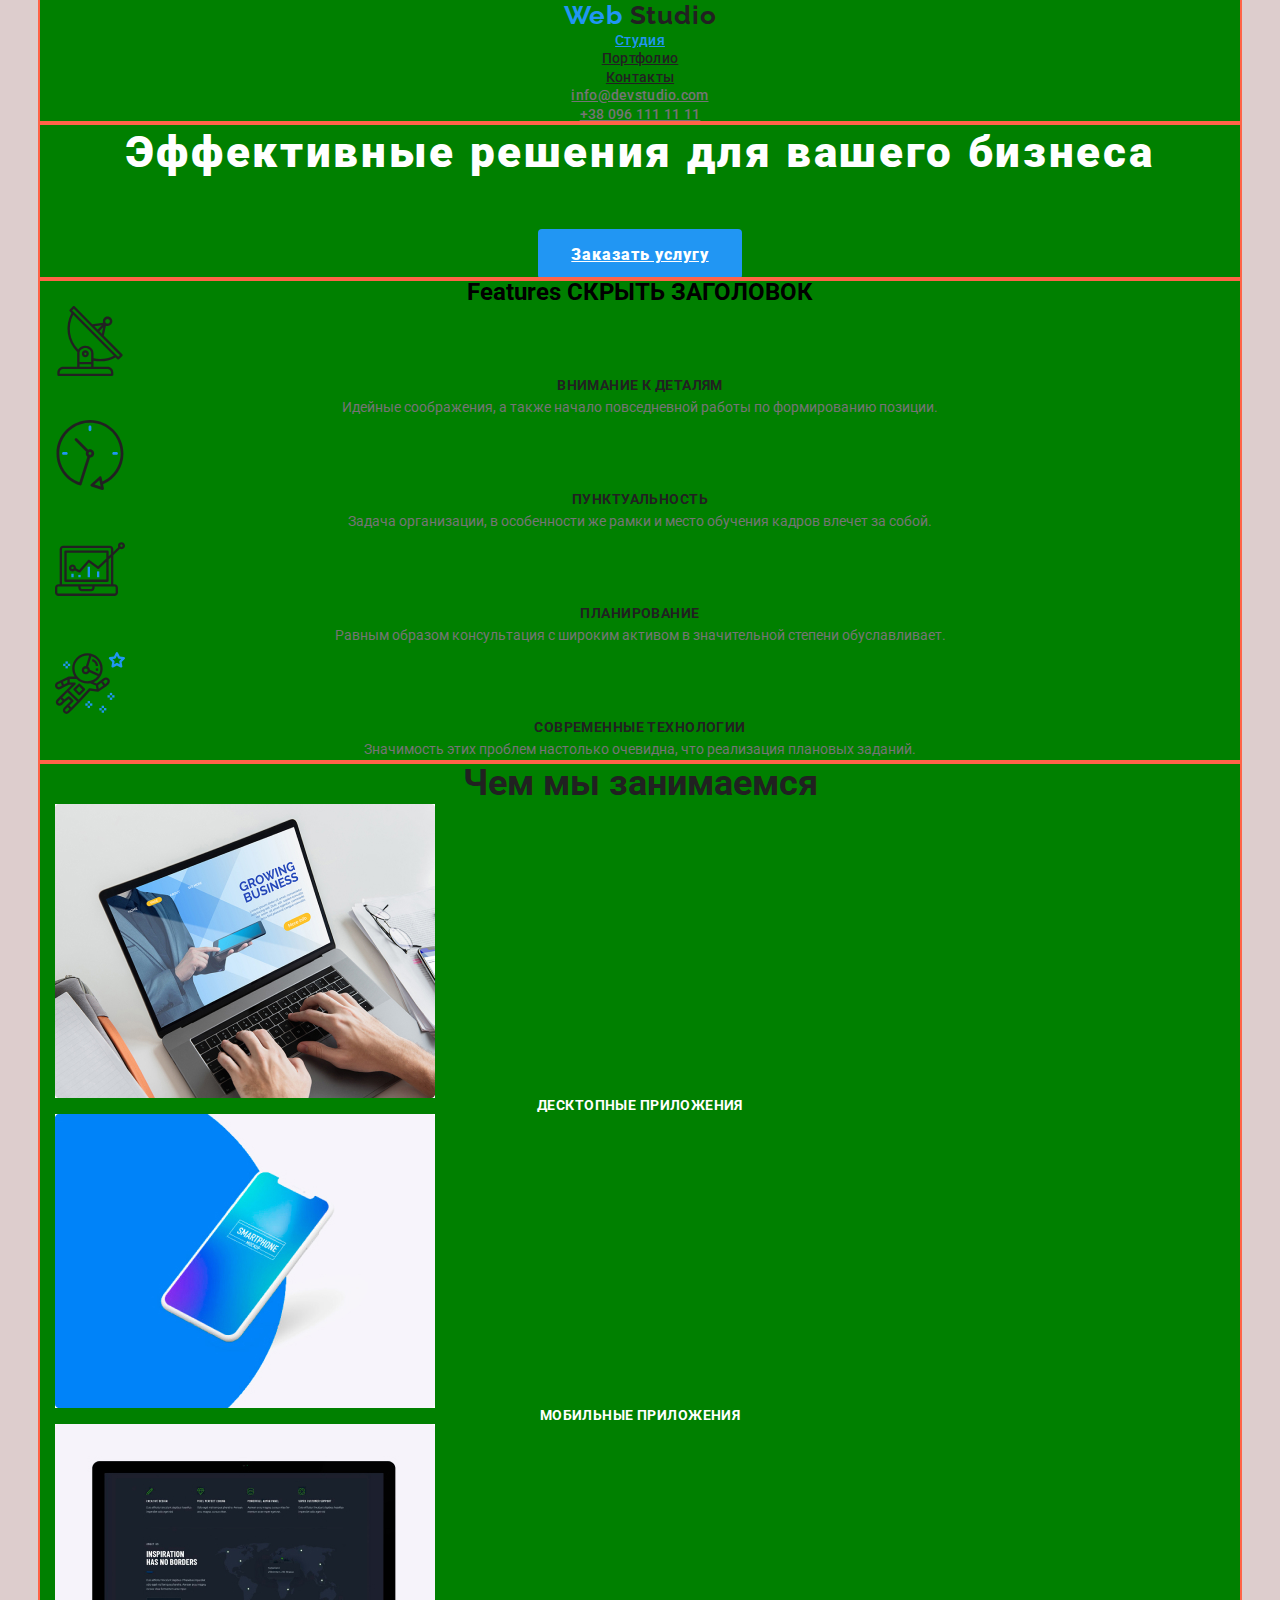
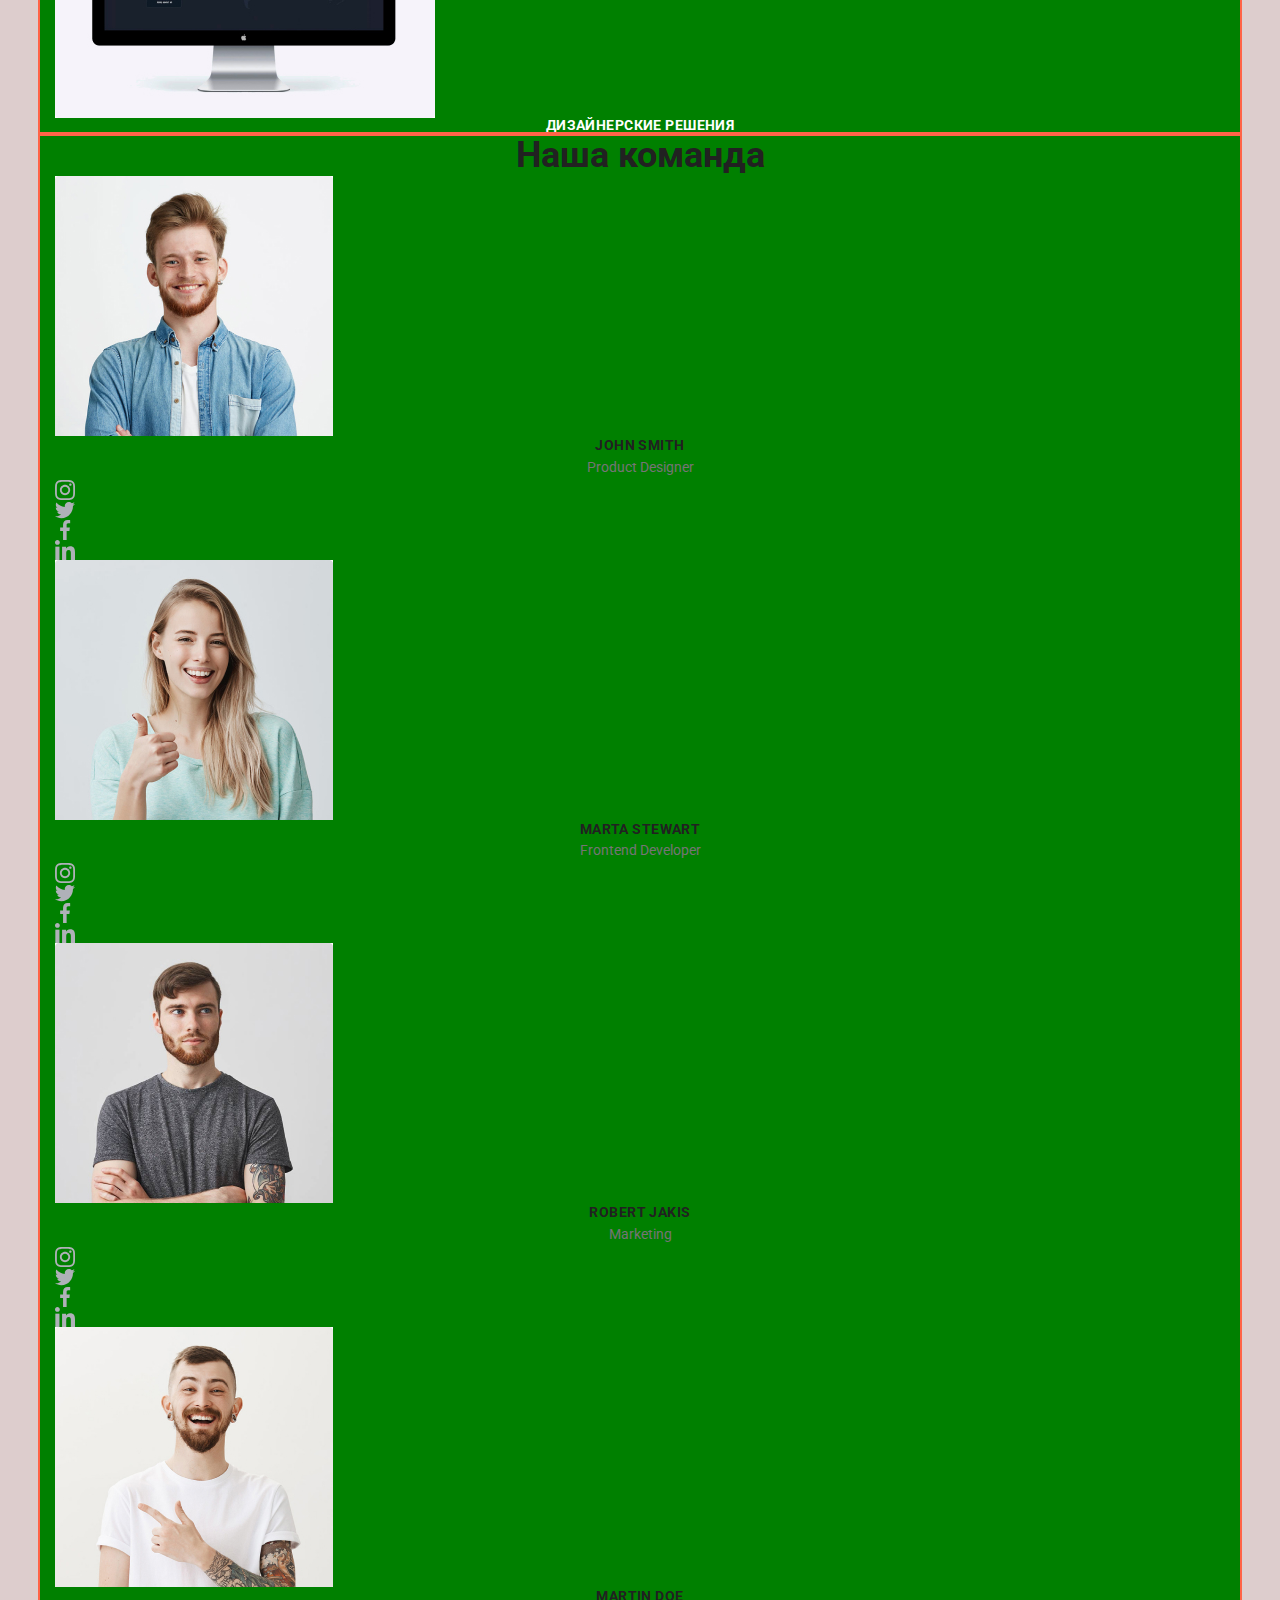
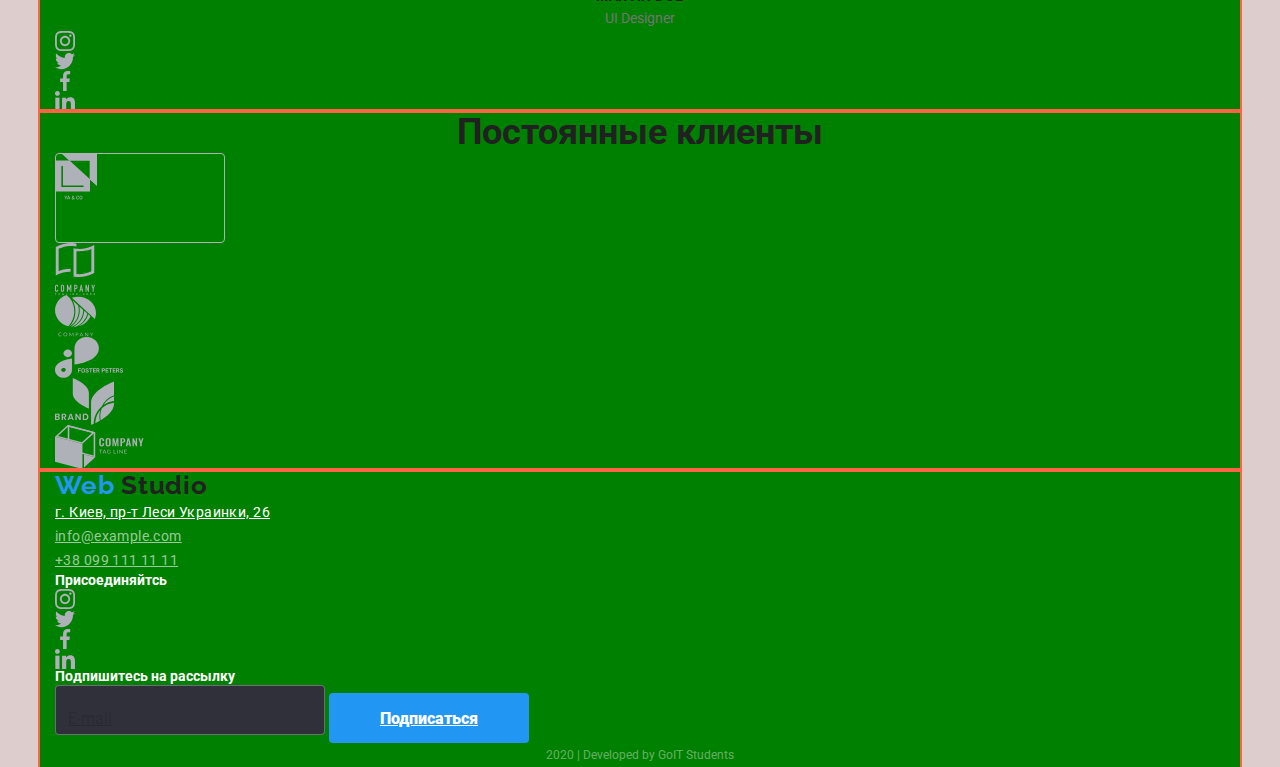
==== index.html @ e1286199 "Паддинги кнопок" ====
<!DOCTYPE html>
<html lang="en">
  <head>
    <meta charset="UTF-8" />
    <meta name="viewport" content="width=device-width, initial-scale=1.0" />
    <title>Web Studio v.1</title>
    <link
      href="https://fonts.googleapis.com/css2?family=Raleway&family=Roboto:wght@400;500;700;900&display=swap"
      rel="stylesheet"
    />
    <link
      rel="stylesheet"
      href="https://cdnjs.cloudflare.com/ajax/libs/modern-normalize/0.6.0/modern-normalize.min.css"
    />
    <link rel="stylesheet" href="./css/styles.css" />
  </head>
  <body>
    <!-- Шапка сайта -->
    <header class="page-header">
      <div class="container">
        <nav>
          <a class="logo"><span class="logo-web">Web</span> Studio</a>

          <ul class="site-nav list">
            <li><a href="" class="link current">Студия</a></li>
            <li><a href="./portfolio.html" class="link">Портфолио</a></li>
            <li><a href="" class="link">Контакты</a></li>
          </ul>
        </nav>

        <ul class="list contacts">
          <li>
            <!-- Ссылка на адрес электронной почты  -->
            <a href="" class="contacts">info@devstudio.com</a>
          </li>

          <li>
            <!-- Ссылка на телефонный номер -->
            <a href="" class="contacts">+38 096 111 11 11</a>
          </li>
        </ul>
      </div>
    </header>

    <main>
      <!-- Герой -->
      <section class="hero">
        <div class="container">
          <h1 class="hero__title">Эффективные решения для вашего бизнеса</h1>

          <a href="" class="button hero__button">Заказать услугу</a>
        </div>
      </section>

      <!-- Преимущества advantages-->
      <section class="section">
        <div class="container">
          <h2>Features СКРЫТЬ ЗАГОЛОВОК</h2>
          <ul class="list">
            <li>
              <!-- Внимание к деталям -->
              <a href=""><img src="./images/antenna.svg" alt="antenna" /></a>

              <h3 class="title">Внимание к деталям</h3>
              <p class="description">
                Идейные соображения, а также начало повседневной работы по
                формированию позиции.
              </p>
            </li>

            <li>
              <!-- Пунктуальность -->
              <a href=""><img src="./images/clock.svg" alt="clock" /></a>

              <h3 class="title">Пунктуальность</h3>
              <p class="description">
                Задача организации, в особенности же рамки и место обучения
                кадров влечет за собой.
              </p>
            </li>

            <li>
              <!-- Планирование -->
              <a href=""><img src="./images/diagram.svg" alt="diagram-1" /></a>
              <h3 class="title">Планирование</h3>
              <p class="description">
                Равным образом консультация с широким активом в значительной
                степени обуславливает.
              </p>
            </li>

            <li>
              <!-- Современные технологии -->
              <a href=""
                ><img src="./images/astronaut.svg" alt="astronaut-1"
              /></a>
              <h3 class="title">Современные технологии</h3>
              <p class="description">
                Значимость этих проблем настолько очевидна, что реализация
                плановых заданий.
              </p>
            </li>
          </ul>
        </div>
      </section>

      <!-- Работа -->
      <section class="section">
        <div class="container">
          <h2 class="section-title">Чем мы занимаемся</h2>
          <ul class="list work-list">
            <li>
              <!-- Десктопные приложения -->
              <img
                src="./images/img-desktop-applications.jpg"
                alt="laptop"
                width="380"
                height="294"
              />
              <h3 class="title">Десктопные приложения</h3>
            </li>

            <li>
              <!-- Мобильные приложения -->
              <img
                src="./images/img-mobile-applications.jpg"
                alt="smartphone"
                width="380"
                height="294"
              />
              <h3 class="title">Мобильные приложения</h3>
            </li>

            <li>
              <!-- Дизайнерские решения -->
              <img
                src="./images/img-design-decisions.jpg"
                alt="monitor"
                width="380"
                height="294"
              />
              <h3 class="title">Дизайнерские решения</h3>
            </li>
          </ul>
        </div>
      </section>

      <!-- Команда -->
      <section class="section">
        <div class="container">
          <h2 class="section-title">Наша команда</h2>
          <ul class="list">
            <li>
              <img
                src="./images/img-john-smith.jpg"
                alt="photo"
                width="278"
                height="260"
              />
              <h3 class="title">John Smith</h3>
              <p class="description">Product Designer</p>
              <ul class="list">
                <li>
                  <a href=""
                    ><img src="./images/instagram-2.svg" alt="Instagram" />
                  </a>
                </li>
                <li>
                  <a href=""
                    ><img src="./images/twitter.svg" alt="Twitter" />
                  </a>
                </li>
                <li>
                  <a href=""
                    ><img src="./images/facebook.svg" alt="Facebook" />
                  </a>
                </li>
                <li>
                  <a href=""><img src="./images/linkedin-1.svg" alt="IN" /> </a>
                </li>
              </ul>
            </li>

            <li>
              <img
                src="./images/img-marta-stewart.jpg"
                alt="photo"
                width="278"
                height="260"
              />
              <h3 class="title">Marta Stewart</h3>
              <p class="description">Frontend Developer</p>
              <ul class="list">
                <li>
                  <a href=""
                    ><img src="./images/instagram-2.svg" alt="Instagram" />
                  </a>
                </li>
                <li>
                  <a href=""
                    ><img src="./images/twitter.svg" alt="Twitter" />
                  </a>
                </li>
                <li>
                  <a href=""
                    ><img src="./images/facebook.svg" alt="Facebook" />
                  </a>
                </li>
                <li>
                  <a href=""><img src="./images/linkedin-1.svg" alt="IN" /> </a>
                </li>
              </ul>
            </li>

            <li>
              <img
                src="./images/img-robert-jakis.jpg"
                alt="photo"
                width="278"
                height="260"
              />
              <h3 class="title">Robert Jakis</h3>
              <p class="description">Marketing</p>
              <ul class="list">
                <li>
                  <a href=""
                    ><img src="./images/instagram-2.svg" alt="Instagram" />
                  </a>
                </li>
                <li>
                  <a href=""
                    ><img src="./images/twitter.svg" alt="Twitter" />
                  </a>
                </li>
                <li>
                  <a href=""
                    ><img src="./images/facebook.svg" alt="Facebook" />
                  </a>
                </li>
                <li>
                  <a href=""><img src="./images/linkedin-1.svg" alt="IN" /> </a>
                </li>
              </ul>
            </li>

            <li>
              <img
                src="./images/img-martin-doe.jpg"
                alt="photo"
                width="278"
                height="260"
              />
              <h3 class="title">Martin Doe</h3>
              <p class="description">UI Designer</p>
              <ul class="list">
                <li>
                  <a href=""
                    ><img src="./images/instagram-2.svg" alt="Instagram" />
                  </a>
                </li>
                <li>
                  <a href=""
                    ><img src="./images/twitter.svg" alt="Twitter"
                  /></a>
                </li>
                <li>
                  <a href=""
                    ><img src="./images/facebook.svg" alt="Facebook" />
                  </a>
                </li>
                <li>
                  <a href=""><img src="./images/linkedin-1.svg" alt="IN" /></a>
                </li>
              </ul>
            </li>
          </ul>
        </div>
      </section>

      <!-- Клиенты -->
      <section class="section">
        <div class="container">
          <h2 class="section-title">Постоянные клиенты</h2>
          <ul class="list">
            <li class="client-border">
              <a href=""><img src="./images/logo1.svg" alt="YA & CO" /></a>
            </li>
            <li>
              <a href=""
                ><img src="./images/logo2.svg" alt="COMPANY TAGLINE HERE"
              /></a>
            </li>
            <li>
              <a href=""><img src="./images/logo3.svg" alt="COMPANY" /></a>
            </li>
            <li>
              <a href=""
                ><img src="./images/logo4.svg" alt="FOSTER PETERS"
              /></a>
            </li>
            <li>
              <a href=""><img src="./images/logo5.svg" alt="BRAND" /></a>
            </li>
            <li>
              <a href=""
                ><img src="./images/logo6.svg" alt="COMPANY TAG LINE"
              /></a>
            </li>
          </ul>
        </div>
      </section>
    </main>

    <!-- Футер -->
    <footer class="page-footer">
      <div class="container">
        <div>
          <a class="logo"><span class="logo-web">Web</span> Studio</a>
          <ul class="list">
            <li>
              <a href="" class="address">г. Киев, пр-т Леси Украинки, 26</a>
            </li>
            <li><a href="" class="list">info@example.com</a></li>
            <li><a href="" class="list">+38 099 111 11 11</a></li>
          </ul>
        </div>

        <div>
          <p class="title">Присоединяйтсь</p>
          <ul class="list">
            <li>
              <a href=""
                ><img src="./images/footer-instagram.svg" alt="Instagram"
              /></a>
            </li>
            <li>
              <a href=""
                ><img src="./images/footer-twitter.svg" alt="Twitter"
              /></a>
            </li>
            <li>
              <a href=""
                ><img src="./images/footer-facebook.svg" alt="Facebook" />
              </a>
            </li>
            <li>
              <a href=""><img src="./images/footer-linkedin.svg" alt="IN" /></a>
            </li>
          </ul>
        </div>

        <div>
          <p class="title">Подпишитесь на рассылку</p>
          <a href="" class="e-mail">E-mail</a>
          <a href="" class="button button-down">Подписаться</a>
        </div>

        <p class="copyright">2020 | Developed by GoIT Students</p>
      </div>
    </footer>
  </body>
</html>
---- css/styles.css ----
/* цвет основного текста #212121 */
/* вторичный цвет текста #757575 */
/* акцент #2196F3 */
/* белый #FFFFFF*/
/* цвет футера rgba(255, 255, 255, 0.6) */
/* вторичный цвет фона #F5F4FA */

:root {
  --primary-text-color: #212121;
  --primary-white-color: #ffffff;
  --accent-color: #2196f3;
  --benefits-color: #757575;
  --footer-color: rgba(255, 255, 255, 0.6);
}

img {
  display: block;
  max-width: 100%;
  height: auto;
}

h1,
h2 {
  margin: 0;
}

html {
  box-sizing: border-box;
}

*,
*::before,
*::after {
  box-sizing: inherit;
}

body {
  margin: 0;
  background-color: #ddcdcd;

  font-family: Roboto, sans-serif;
}

.page-header {
  text-align: center;
}

.container {
  width: 1200px;
  padding-left: 15px;
  padding-right: 15px;
  margin: 0 auto;
  outline: 2px solid tomato;
  background-color: green;
}

.logo {
  color: var(--primary-text-color);
  font-family: Raleway, sans-serif;
  font-weight: bold;
  font-size: 26px;
  line-height: 1.1923;
  letter-spacing: 0.03em;
}

.logo-web {
  color: var(--accent-color);
}

/* Site nav */

.site-nav .link {
  color: var(--primary-text-color);
  font-weight: 500;
  font-size: 14px;
  line-height: 1.1428;
  letter-spacing: 0.02em;
}

.site-nav .link:hover,
.site-nav .link:focus {
  color: var(--accent-color);
}

.site-nav .link.current {
  color: var(--accent-color);
}

.list {
  list-style: none;
  padding: 0;
  margin: 0;
}

/* Сontacts */

.list .contacts {
  font-weight: 500;
  font-size: 14px;
  line-height: 1.14;
  letter-spacing: 0.02em;
  color: var(--benefits-color);
}

.list .contacts:hover,
.list .contacts:focus {
  color: var(--accent-color);
}

/* Hero */

.hero {
  text-align: center;
}

.hero__title {
  color: var(--primary-white-color);
  font-weight: 900;
  font-size: 44px;
  line-height: 1.36;
  letter-spacing: 0.06em;

  margin-top: 0;
  margin-bottom: 46px;
}

/* Section */

.section {
  text-align: center;
}

.section-title {
  color: var(--primary-text-color);
  font-weight: 700;
  font-size: 36px;
  line-height: 1.17;
  text-align: center;

  margin-top: 0;
  margin-bottom: 0;
}

/* Benefits */

.list .title {
  color: var(--primary-text-color);
  font-weight: 700;
  font-size: 14px;
  line-height: 1.42;
  letter-spacing: 0.03em;
  text-transform: uppercase;

  margin-top: 0;
  margin-bottom: 0;
}

.list .description {
  color: var(--benefits-color);
  font-size: 14px;
  line-height: 1.71;

  margin-top: 0;
  margin-bottom: 0;
}

/* Work */

.work-list .title {
  color: var(--primary-white-color);
  font-weight: 700;
  font-size: 14px;
  line-height: 1.14;
  text-align: center;
  text-transform: uppercase;
}

/* Team */

.team-list .title {
  color: var(--primary-text-color);
  font-weight: 500;
  font-size: 16px;
  line-height: 1.19;
  text-align: center;
}

.team-list .description {
  color: var(--benefits-color);
  font-size: 16px;
  line-height: 1.19;
  text-align: center;
  letter-spacing: 0.03em;
}

.client-border {
  width: 170px;
  height: 90px;

  border: 1px solid #afb1b8;
  box-sizing: border-box;
  border-radius: 4px;
}

/* Portfolio */

.portfolio-nav-list .link {
  background-color: #f5f4fa;
  font-weight: 500;
  font-size: 16px;
  line-height: 1.62;
  text-align: center;
}

.portfolio-nav-list .link:hover,
.portfolio-nav-list .link:focus {
  background-color: var(--accent-color);
}

.portfolio-list .title {
  color: var(--primary-text-color);
  font-weight: 700;
  font-size: 18px;
  line-height: 2;
}

.portfolio-list .description {
  color: var(--benefits-color);
  font-size: 16px;
  line-height: 1.87;
}

.page-footer .title {
  color: var(--primary-white-color);
  font-weight: 700;
  font-size: 14px;
  line-height: 1.14;

  margin-top: 0;
  margin-bottom: 0;
}

.page-footer .address {
  font-size: 14px;
  line-height: 1.71;
  letter-spacing: 0.03em;
  color: var(--primary-white-color);
}

.page-footer .list {
  font-size: 14px;
  line-height: 1.71;
  letter-spacing: 0.03em;
  color: var(--footer-color);
}

.e-mail {
  display: inline-block;
  font-size: 16px;
  line-height: 1.87;

  min-width: 270px;
  height: 50px;

  color: rgba(0, 0, 0, 0.15);
  background-color: #2f303a;
  border: 1px solid rgba(255, 255, 255, 0.3);
  border-radius: 4px;
  padding-left: 12px;
  padding-right: 58px;
  padding-top: 18px;
  padding-bottom: 18px;
  align-items: center;
}

.copyright {
  color: rgba(255, 255, 255, 0.4);
  font-size: 12px;
  line-height: 2;
  text-align: center;

  margin-top: 0;
  margin-bottom: 0;
}

/* Button */

.button {
  color: var(--primary-white-color);
  background-color: var(--accent-color);
  font-weight: 700;
  font-size: 16px;
  line-height: 1.87;

  display: inline-block;
  border: 1px solid transparent;
  border-radius: 4px;
  min-width: 200px;
  text-align: center;
}

.hero__button {
  font-weight: 900;
  padding: 10px 32px;
  height: 50px;
  letter-spacing: 0.06em;
}

.button-down {
  font-weight: 900;
  padding: 10px 45.5px;
  height: 50px;
}

.button-portfolio {
  display: inline-block;
  border-radius: 4px;
  padding: 6px 22px;
  text-align: center;
}
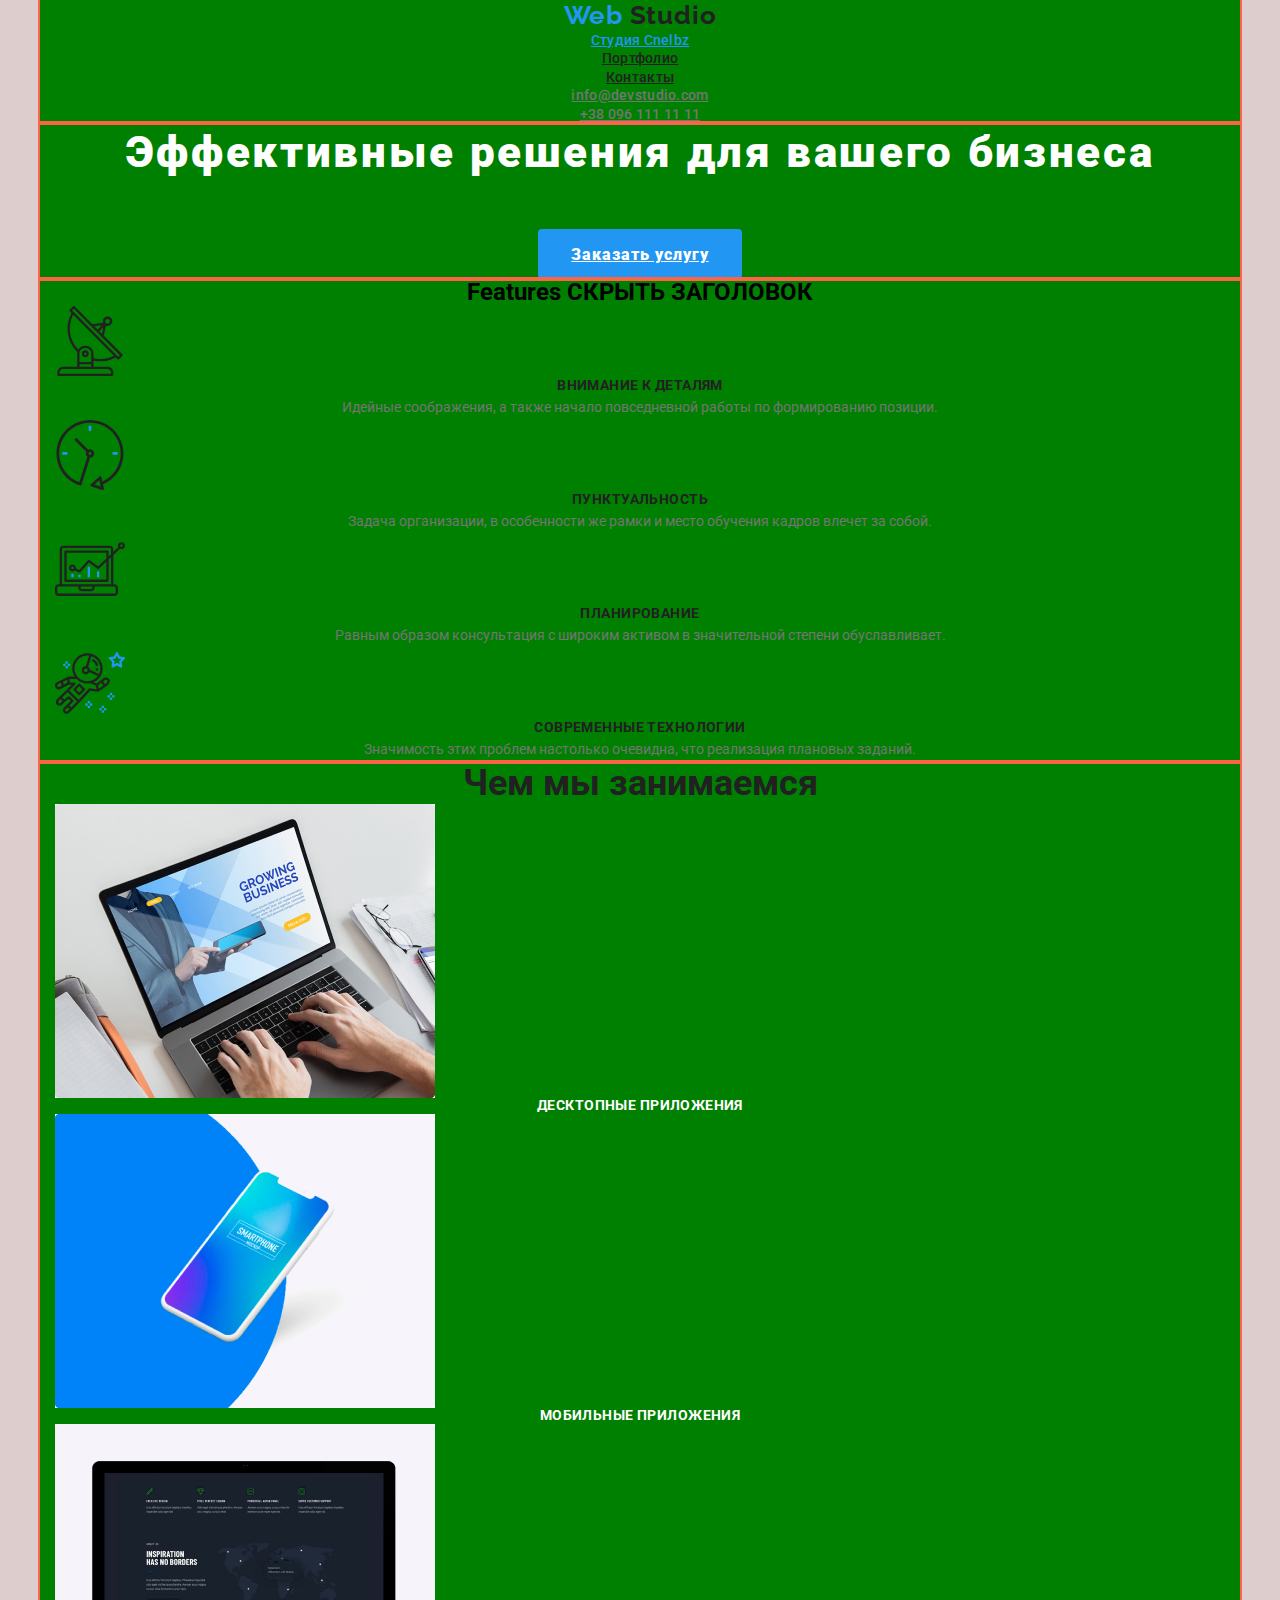
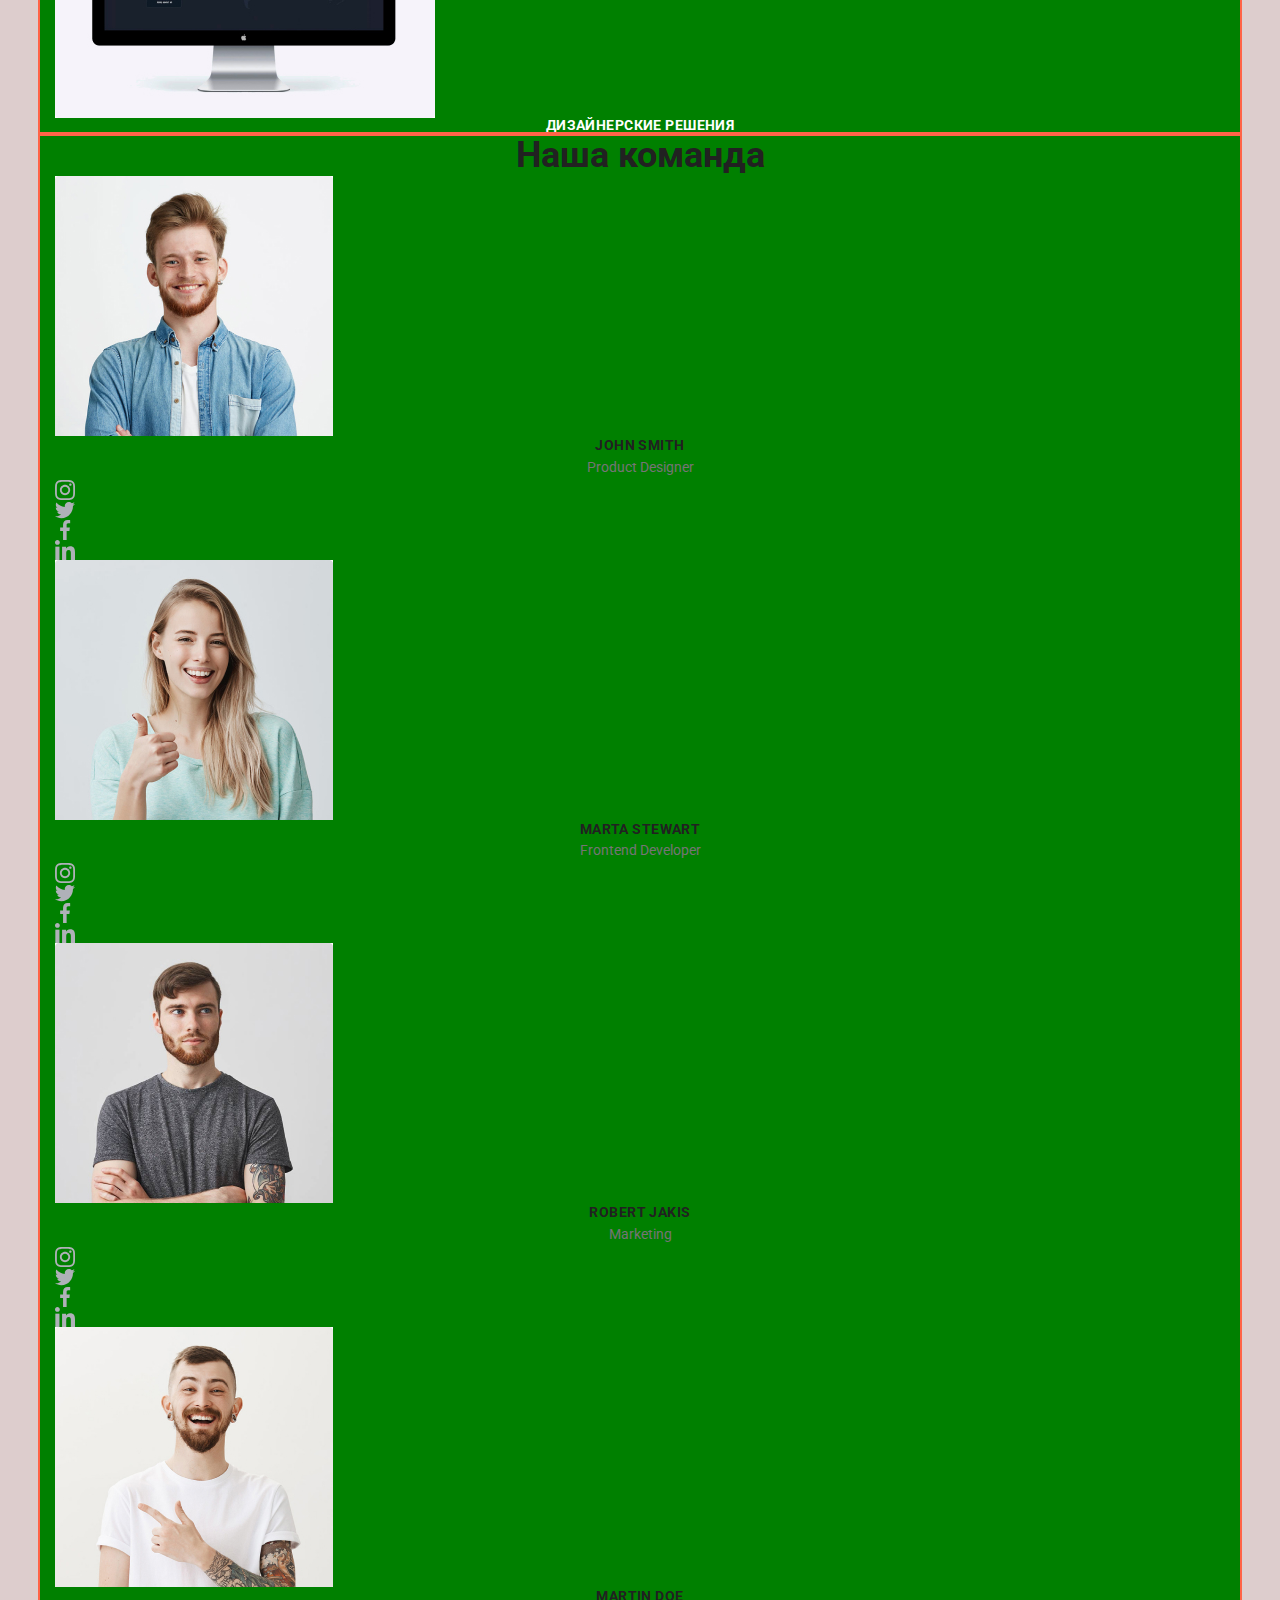
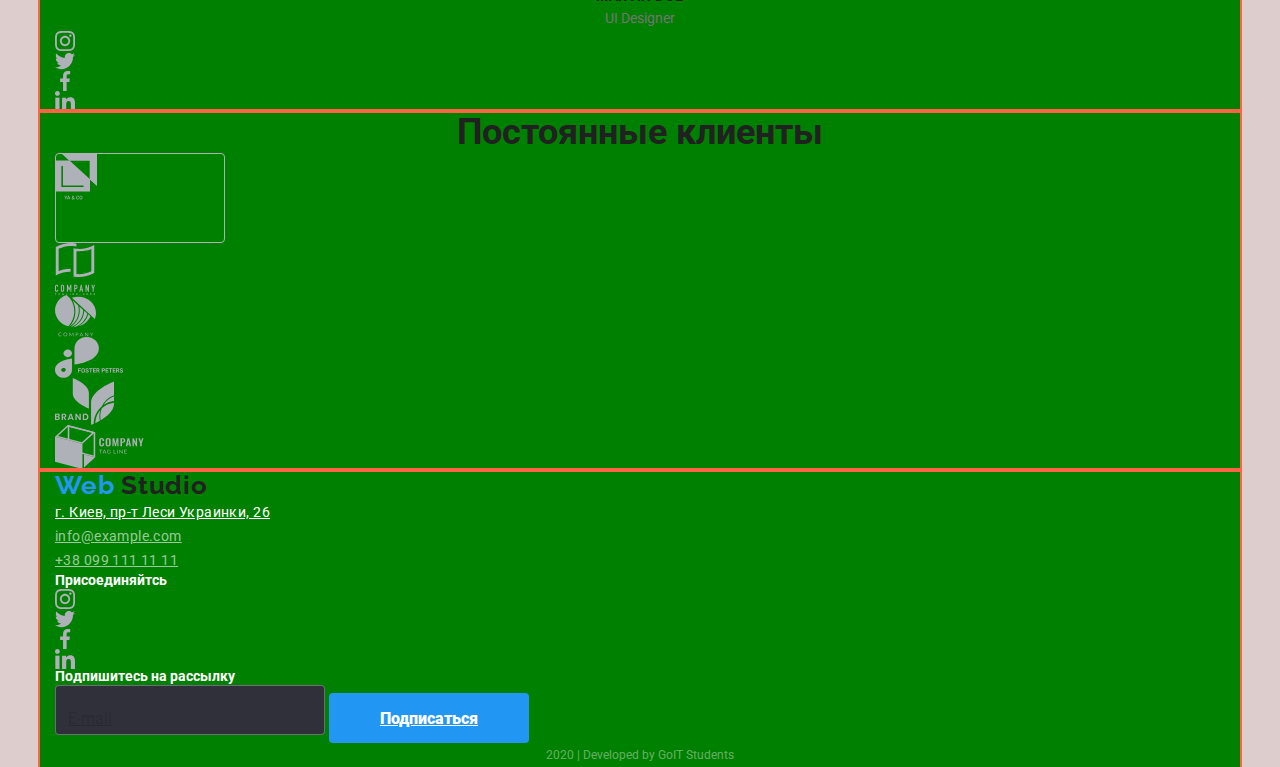
==== commit bf7e786a: "Update index.html" ====
--- a/index.html
+++ b/index.html
@@ -22,7 +22,7 @@
           <a class="logo"><span class="logo-web">Web</span> Studio</a>
 
           <ul class="site-nav list">
-            <li><a href="" class="link current">Студия</a></li>
+            <li><a href="" class="link current">Студия Cnelbz</a></li>
             <li><a href="./portfolio.html" class="link">Портфолио</a></li>
             <li><a href="" class="link">Контакты</a></li>
           </ul>
--- a/css/styles.css
+++ b/css/styles.css
@@ -175,6 +175,7 @@
   text-transform: uppercase;
 }
 
+/* Team */
 /* Team */
 
 .team-list .title {
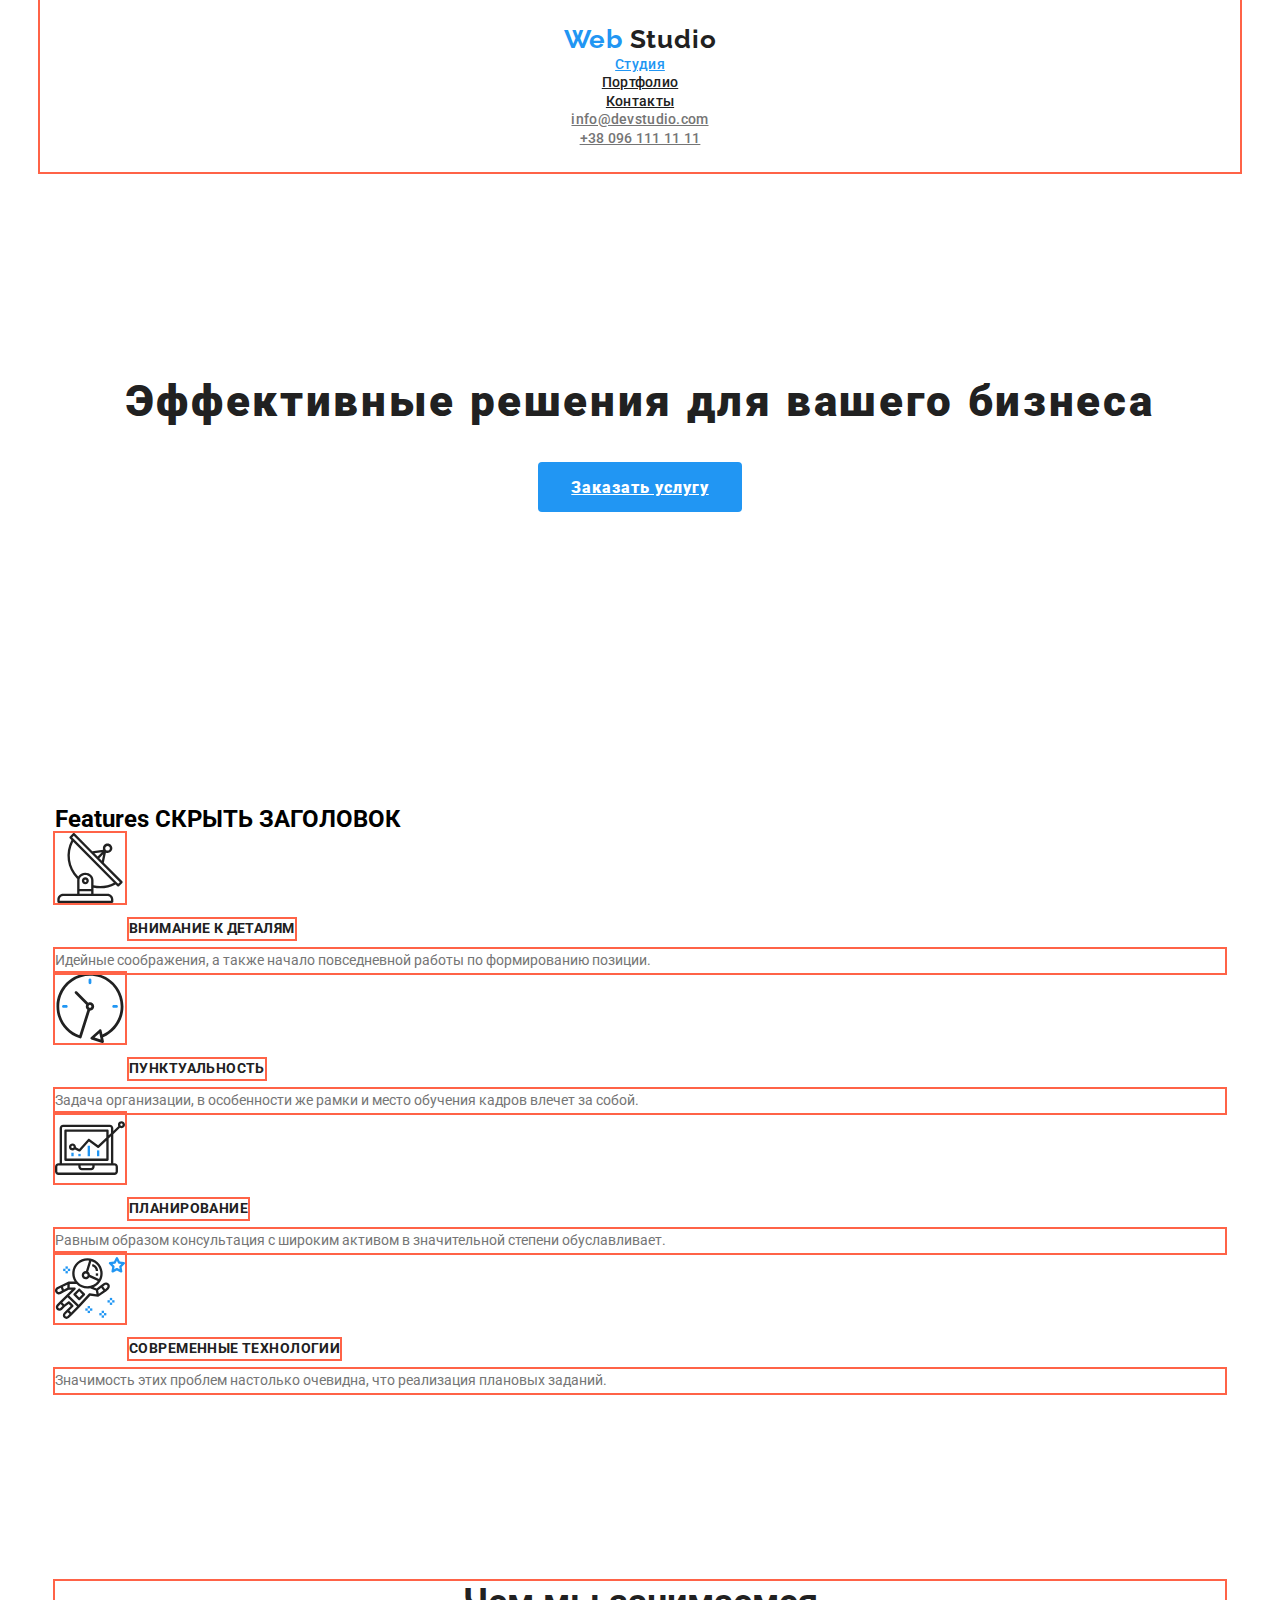
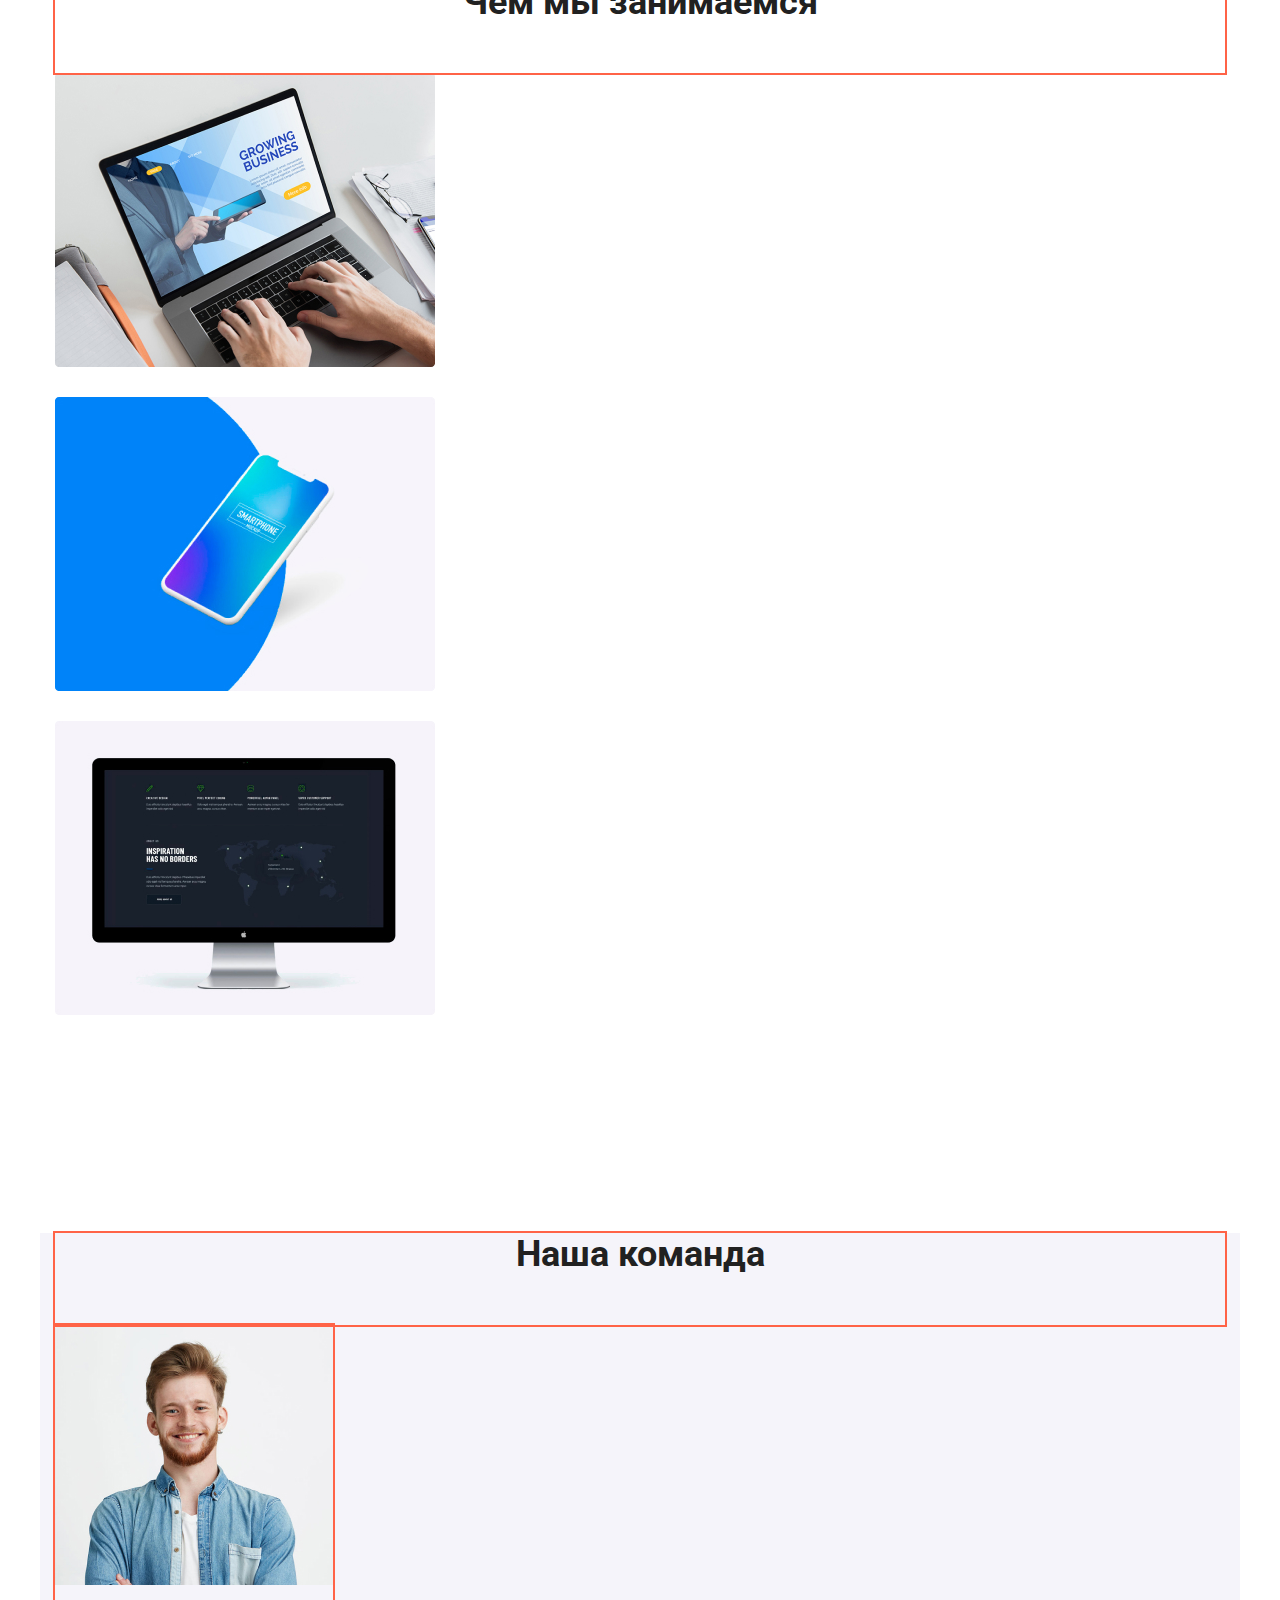
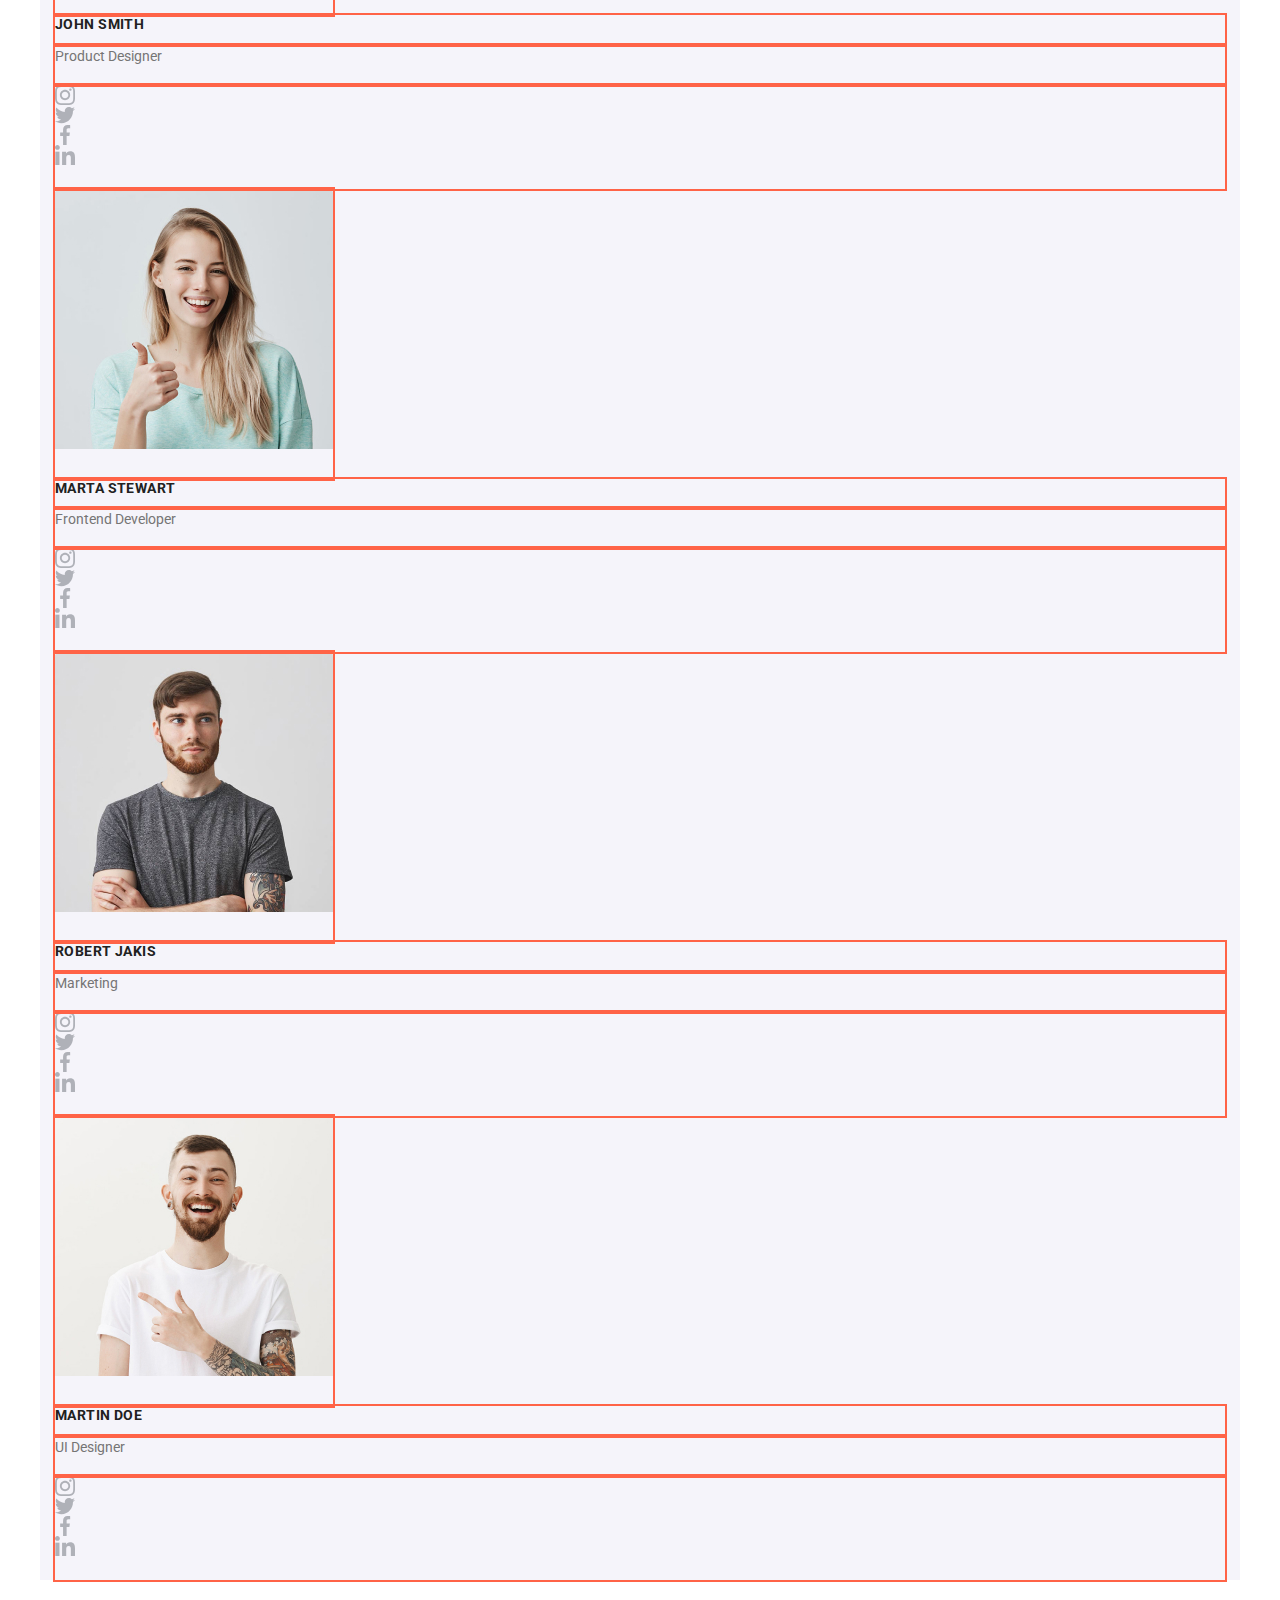
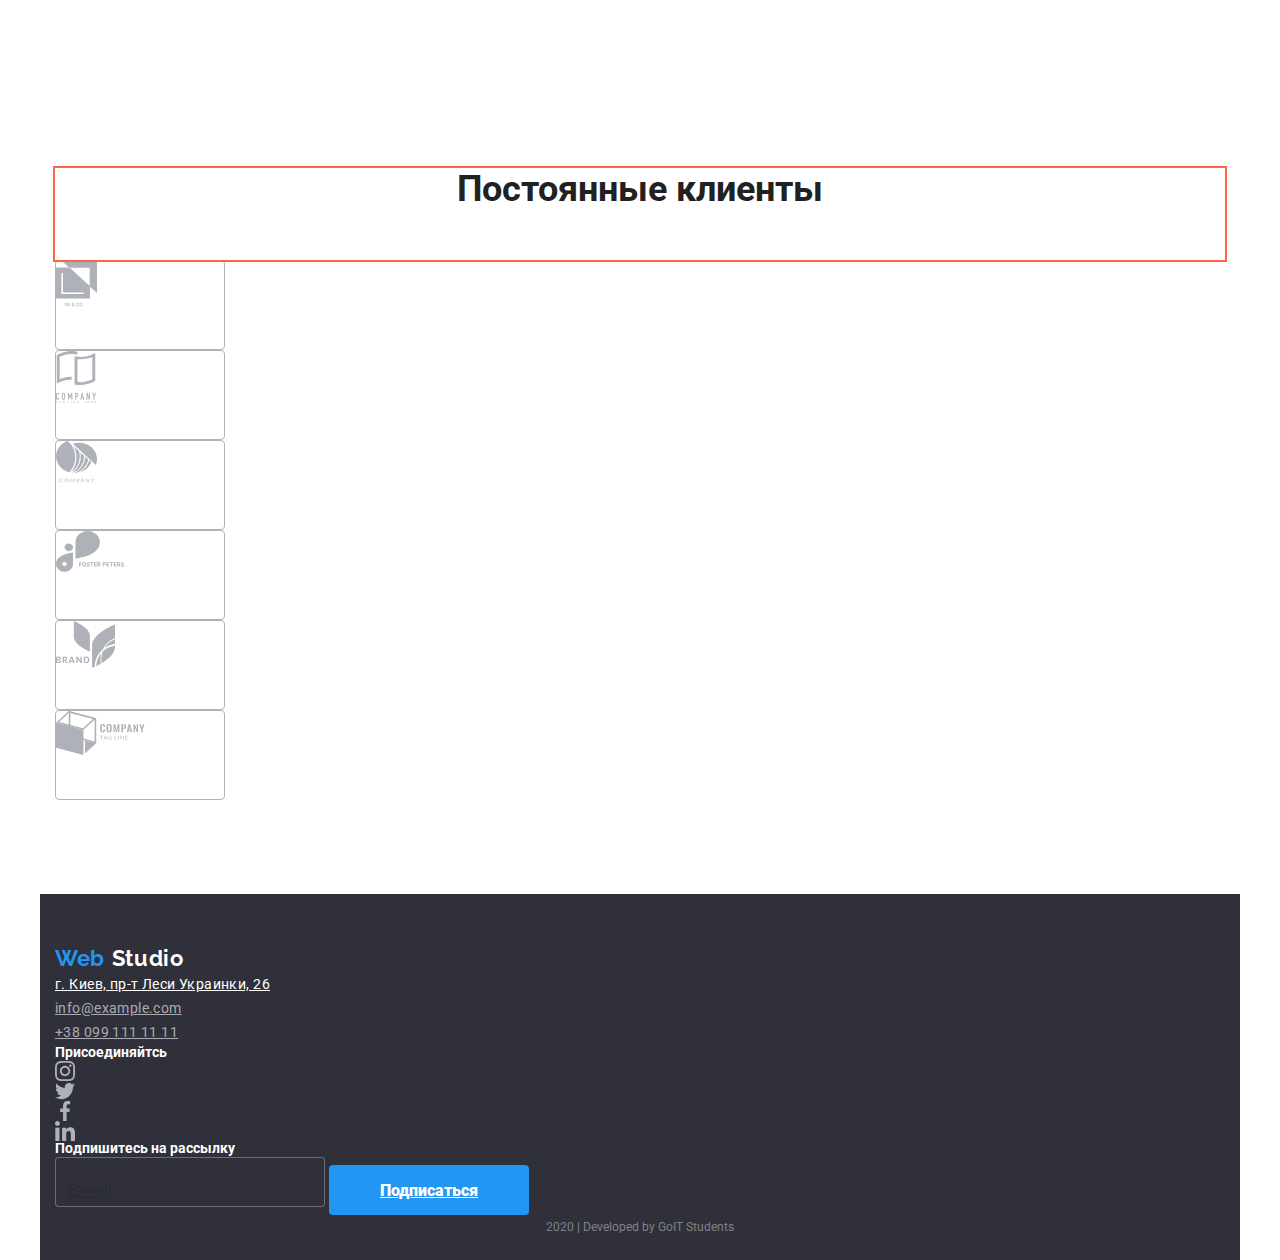
==== commit 3cb0f6f9: "Занятие 5. Блочная модель" ====
--- a/index.html
+++ b/index.html
@@ -15,14 +15,14 @@
     <link rel="stylesheet" href="./css/styles.css" />
   </head>
   <body>
-    <!-- Шапка сайта -->
-    <header class="page-header">
-      <div class="container">
+    <!-- Шапка сайта Header-->
+    <header class="header">
+      <div class="container page-header">
         <nav>
-          <a class="logo"><span class="logo-web">Web</span> Studio</a>
+          <a class="logo"><span class="page-header__logo">Web</span> Studio</a>
 
           <ul class="site-nav list">
-            <li><a href="" class="link current">Студия Cnelbz</a></li>
+            <li><a href="" class="link current">Студия</a></li>
             <li><a href="./portfolio.html" class="link">Портфолио</a></li>
             <li><a href="" class="link">Контакты</a></li>
           </ul>
@@ -56,12 +56,14 @@
       <section class="section">
         <div class="container">
           <h2>Features СКРЫТЬ ЗАГОЛОВОК</h2>
-          <ul class="list">
+          <ul class="list advantages">
             <li>
               <!-- Внимание к деталям -->
-              <a href=""><img src="./images/antenna.svg" alt="antenna" /></a>
-
-              <h3 class="title">Внимание к деталям</h3>
+              <a href="" class="advantages__icon"
+                ><img src="./images/antenna.svg" alt="antenna"
+              /></a>
+
+              <h3 class="title advantages__item">Внимание к деталям</h3>
               <p class="description">
                 Идейные соображения, а также начало повседневной работы по
                 формированию позиции.
@@ -70,9 +72,11 @@
 
             <li>
               <!-- Пунктуальность -->
-              <a href=""><img src="./images/clock.svg" alt="clock" /></a>
-
-              <h3 class="title">Пунктуальность</h3>
+              <a href="" class="advantages__icon"
+                ><img src="./images/clock.svg" alt="clock"
+              /></a>
+
+              <h3 class="title advantages__item">Пунктуальность</h3>
               <p class="description">
                 Задача организации, в особенности же рамки и место обучения
                 кадров влечет за собой.
@@ -81,8 +85,10 @@
 
             <li>
               <!-- Планирование -->
-              <a href=""><img src="./images/diagram.svg" alt="diagram-1" /></a>
-              <h3 class="title">Планирование</h3>
+              <a href="" class="advantages__icon"
+                ><img src="./images/diagram.svg" alt="diagram-1"
+              /></a>
+              <h3 class="title advantages__item">Планирование</h3>
               <p class="description">
                 Равным образом консультация с широким активом в значительной
                 степени обуславливает.
@@ -91,10 +97,10 @@
 
             <li>
               <!-- Современные технологии -->
-              <a href=""
+              <a href="" class="advantages__icon"
                 ><img src="./images/astronaut.svg" alt="astronaut-1"
               /></a>
-              <h3 class="title">Современные технологии</h3>
+              <h3 class="title advantages__item">Современные технологии</h3>
               <p class="description">
                 Значимость этих проблем настолько очевидна, что реализация
                 плановых заданий.
@@ -104,7 +110,7 @@
         </div>
       </section>
 
-      <!-- Работа -->
+      <!-- Работа Work-->
       <section class="section">
         <div class="container">
           <h2 class="section-title">Чем мы занимаемся</h2>
@@ -145,9 +151,9 @@
         </div>
       </section>
 
-      <!-- Команда -->
+      <!-- Команда Team-->
       <section class="section">
-        <div class="container">
+        <div class="container team">
           <h2 class="section-title">Наша команда</h2>
           <ul class="list">
             <li>
@@ -156,10 +162,11 @@
                 alt="photo"
                 width="278"
                 height="260"
-              />
-              <h3 class="title">John Smith</h3>
-              <p class="description">Product Designer</p>
-              <ul class="list">
+                class="team__img"
+              />
+              <h3 class="title team__name">John Smith</h3>
+              <p class="description team__description">Product Designer</p>
+              <ul class="list team__list">
                 <li>
                   <a href=""
                     ><img src="./images/instagram-2.svg" alt="Instagram" />
@@ -187,10 +194,11 @@
                 alt="photo"
                 width="278"
                 height="260"
-              />
-              <h3 class="title">Marta Stewart</h3>
-              <p class="description">Frontend Developer</p>
-              <ul class="list">
+                class="team__img"
+              />
+              <h3 class="title team__name">Marta Stewart</h3>
+              <p class="description team__description">Frontend Developer</p>
+              <ul class="list team__list">
                 <li>
                   <a href=""
                     ><img src="./images/instagram-2.svg" alt="Instagram" />
@@ -218,10 +226,11 @@
                 alt="photo"
                 width="278"
                 height="260"
-              />
-              <h3 class="title">Robert Jakis</h3>
-              <p class="description">Marketing</p>
-              <ul class="list">
+                class="team__img"
+              />
+              <h3 class="title team__name">Robert Jakis</h3>
+              <p class="description team__description">Marketing</p>
+              <ul class="list team__list">
                 <li>
                   <a href=""
                     ><img src="./images/instagram-2.svg" alt="Instagram" />
@@ -249,10 +258,11 @@
                 alt="photo"
                 width="278"
                 height="260"
-              />
-              <h3 class="title">Martin Doe</h3>
-              <p class="description">UI Designer</p>
-              <ul class="list">
+                class="team__img"
+              />
+              <h3 class="title team__name">Martin Doe</h3>
+              <p class="description team__description">UI Designer</p>
+              <ul class="list team__list">
                 <li>
                   <a href=""
                     ><img src="./images/instagram-2.svg" alt="Instagram" />
@@ -277,33 +287,33 @@
         </div>
       </section>
 
-      <!-- Клиенты -->
+      <!-- Клиенты Client-->
       <section class="section">
         <div class="container">
           <h2 class="section-title">Постоянные клиенты</h2>
           <ul class="list">
             <li class="client-border">
-              <a href=""><img src="./images/logo1.svg" alt="YA & CO" /></a>
-            </li>
-            <li>
-              <a href=""
-                ><img src="./images/logo2.svg" alt="COMPANY TAGLINE HERE"
-              /></a>
-            </li>
-            <li>
-              <a href=""><img src="./images/logo3.svg" alt="COMPANY" /></a>
-            </li>
-            <li>
-              <a href=""
-                ><img src="./images/logo4.svg" alt="FOSTER PETERS"
-              /></a>
-            </li>
-            <li>
-              <a href=""><img src="./images/logo5.svg" alt="BRAND" /></a>
-            </li>
-            <li>
-              <a href=""
-                ><img src="./images/logo6.svg" alt="COMPANY TAG LINE"
+              <a href=""><img src="./images/client1.svg" alt="YA & CO" /></a>
+            </li>
+            <li class="client-border">
+              <a href=""
+                ><img src="./images/client2.svg" alt="COMPANY TAGLINE HERE"
+              /></a>
+            </li>
+            <li class="client-border">
+              <a href=""><img src="./images/client3.svg" alt="COMPANY" /></a>
+            </li>
+            <li class="client-border">
+              <a href=""
+                ><img src="./images/client4.svg" alt="FOSTER PETERS"
+              /></a>
+            </li>
+            <li class="client-border">
+              <a href=""><img src="./images/client5.svg" alt="BRAND" /></a>
+            </li>
+            <li class="client-border">
+              <a href=""
+                ><img src="./images/client6.svg" alt="COMPANY TAG LINE"
               /></a>
             </li>
           </ul>
@@ -312,13 +322,18 @@
     </main>
 
     <!-- Футер -->
-    <footer class="page-footer">
-      <div class="container">
+    <footer class="footer">
+      <div class="container page-footer">
         <div>
-          <a class="logo"><span class="logo-web">Web</span> Studio</a>
+          <a class="logo"
+            ><span class="page-footer__logo">Web</span>
+            <span class="page-footer__logo-invers">Studio</span></a
+          >
           <ul class="list">
             <li>
-              <a href="" class="address">г. Киев, пр-т Леси Украинки, 26</a>
+              <a href="" class="page-footer__address"
+                >г. Киев, пр-т Леси Украинки, 26</a
+              >
             </li>
             <li><a href="" class="list">info@example.com</a></li>
             <li><a href="" class="list">+38 099 111 11 11</a></li>
--- a/css/styles.css
+++ b/css/styles.css
@@ -11,6 +11,7 @@
   --accent-color: #2196f3;
   --benefits-color: #757575;
   --footer-color: rgba(255, 255, 255, 0.6);
+  --team-background-color: #f5f4fa;
 }
 
 img {
@@ -36,13 +37,18 @@
 
 body {
   margin: 0;
-  background-color: #ddcdcd;
+  background-color: var(--primary-white-color);
 
   font-family: Roboto, sans-serif;
 }
 
+/* Header */
+
 .page-header {
   text-align: center;
+  padding-top: 24px;
+  padding-bottom: 25px;
+  outline: 2px solid tomato;
 }
 
 .container {
@@ -50,8 +56,6 @@
   padding-left: 15px;
   padding-right: 15px;
   margin: 0 auto;
-  outline: 2px solid tomato;
-  background-color: green;
 }
 
 .logo {
@@ -63,8 +67,27 @@
   letter-spacing: 0.03em;
 }
 
-.logo-web {
+.page-header__logo {
   color: var(--accent-color);
+  font-family: Raleway, sans-serif;
+  font-weight: bold;
+  font-size: 26px;
+  line-height: 1.1923;
+  letter-spacing: 0.03em;
+}
+
+.page-footer__logo {
+  color: var(--accent-color);
+  font-size: 22px;
+  line-height: 1.18;
+  letter-spacing: 0.03em;
+}
+
+.page-footer__logo-invers {
+  color: var(--primary-white-color);
+  font-size: 22px;
+  line-height: 1.18;
+  letter-spacing: 0.03em;
 }
 
 /* Site nav */
@@ -114,20 +137,29 @@
 }
 
 .hero__title {
-  color: var(--primary-white-color);
+  color: var(--primary-text-color);
   font-weight: 900;
   font-size: 44px;
   line-height: 1.36;
   letter-spacing: 0.06em;
 
-  margin-top: 0;
-  margin-bottom: 46px;
+  margin-top: 200px;
+  margin-bottom: 30px;
 }
 
 /* Section */
 
 .section {
-  text-align: center;
+  padding-top: 94px;
+  padding-bottom: 94px;
+}
+
+.section.padding-buttom {
+  padding-bottom: 50px;
+}
+
+.section.no-padding-top {
+  padding-top: 0;
 }
 
 .section-title {
@@ -139,9 +171,11 @@
 
   margin-top: 0;
   margin-bottom: 0;
-}
-
-/* Benefits */
+  padding-bottom: 50px;
+  outline: 2px solid tomato;
+}
+
+/* Advantages */
 
 .list .title {
   color: var(--primary-text-color);
@@ -150,18 +184,30 @@
   line-height: 1.42;
   letter-spacing: 0.03em;
   text-transform: uppercase;
+
+  margin-top: 0;
+}
+
+.list .description {
+  color: var(--benefits-color);
+  font-size: 14px;
+  line-height: 1.71;
 
   margin-top: 0;
   margin-bottom: 0;
-}
-
-.list .description {
-  color: var(--benefits-color);
-  font-size: 14px;
-  line-height: 1.71;
-
-  margin-top: 0;
-  margin-bottom: 0;
+  outline: 2px solid tomato;
+}
+
+.advantages__icon {
+  display: inline-block;
+  margin-bottom: 30px;
+  outline: 2px solid tomato;
+}
+
+.advantages__item {
+  display: inline-block;
+  margin-bottom: 10px;
+  outline: 2px solid tomato;
 }
 
 /* Work */
@@ -176,7 +222,31 @@
 }
 
 /* Team */
-/* Team */
+
+.team {
+  background-color: var(--team-background-color);
+}
+
+.team__img {
+  padding-bottom: 30px;
+  outline: 2px solid tomato;
+}
+
+.team__name {
+  margin-bottom: 0;
+  padding-bottom: 10px;
+  outline: 2px solid tomato;
+}
+
+.team__description {
+  padding-bottom: 16px;
+  outline: 2px solid tomato;
+}
+
+.team__list {
+  padding-bottom: 24px;
+  outline: 2px solid tomato;
+}
 
 .team-list .title {
   color: var(--primary-text-color);
@@ -193,6 +263,7 @@
   text-align: center;
   letter-spacing: 0.03em;
 }
+/* Client*/
 
 .client-border {
   width: 170px;
@@ -205,6 +276,10 @@
 
 /* Portfolio */
 
+.portfolio-nav-list {
+  display: flex;
+}
+
 .portfolio-nav-list .link {
   background-color: #f5f4fa;
   font-weight: 500;
@@ -231,6 +306,14 @@
   line-height: 1.87;
 }
 
+/* Footer */
+
+.page-footer {
+  background-color: #2f303a;
+  padding-top: 48px;
+  padding-bottom: 21px;
+}
+
 .page-footer .title {
   color: var(--primary-white-color);
   font-weight: 700;
@@ -241,7 +324,7 @@
   margin-bottom: 0;
 }
 
-.page-footer .address {
+.page-footer__address {
   font-size: 14px;
   line-height: 1.71;
   letter-spacing: 0.03em;
@@ -305,6 +388,8 @@
   padding: 10px 32px;
   height: 50px;
   letter-spacing: 0.06em;
+
+  margin-bottom: 200px;
 }
 
 .button-down {
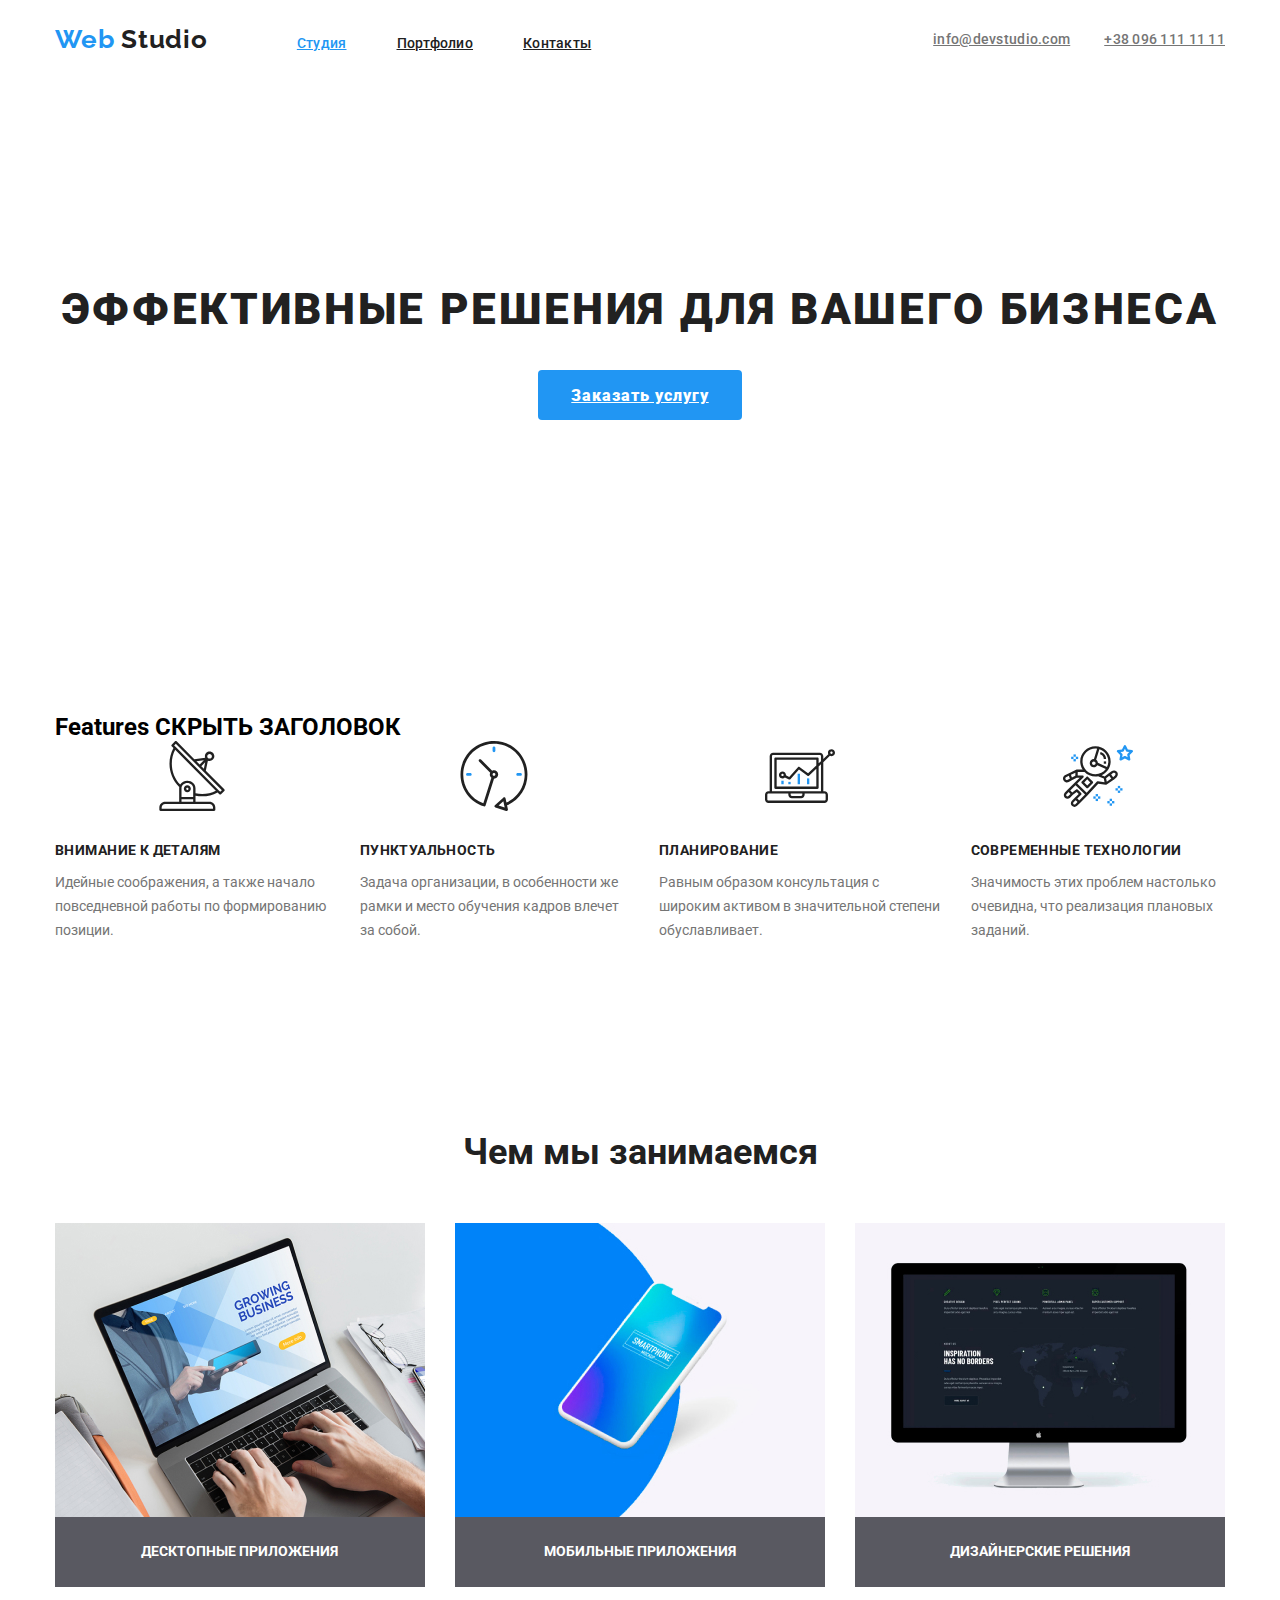
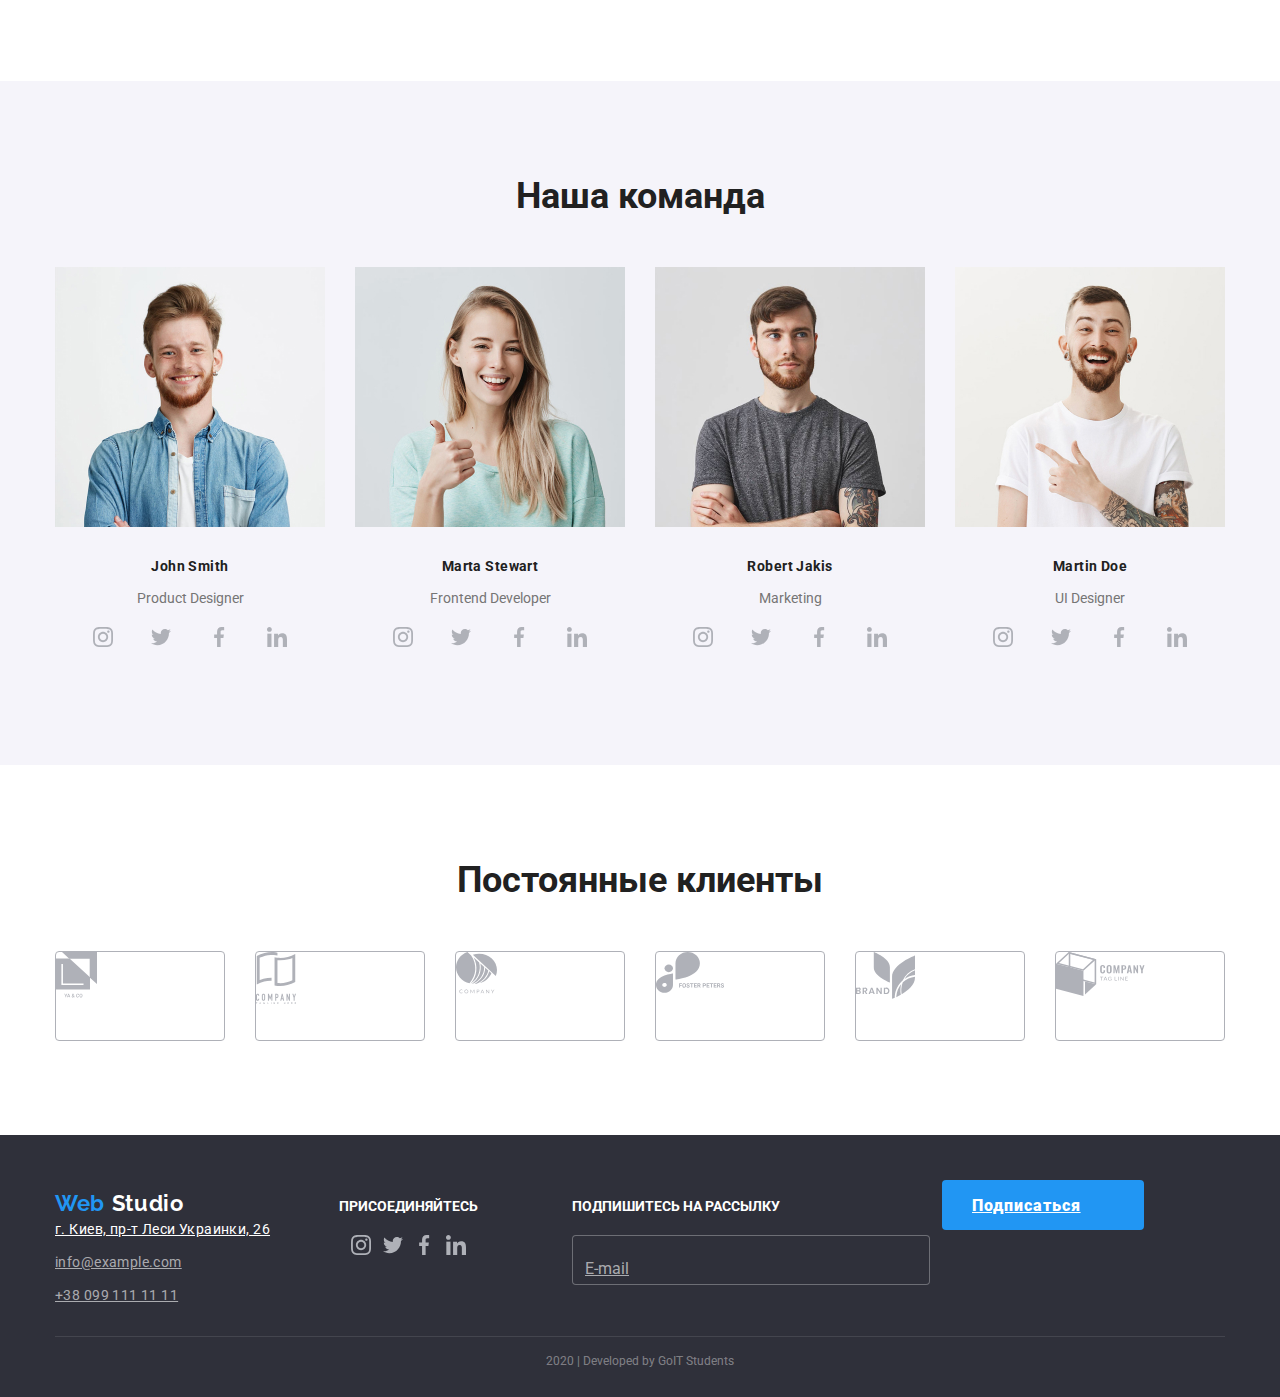
==== commit de3b1a9b: "Adds horizontal and vertical geometry" ====
--- a/index.html
+++ b/index.html
@@ -22,19 +22,23 @@
           <a class="logo"><span class="page-header__logo">Web</span> Studio</a>
 
           <ul class="site-nav list">
-            <li><a href="" class="link current">Студия</a></li>
-            <li><a href="./portfolio.html" class="link">Портфолио</a></li>
-            <li><a href="" class="link">Контакты</a></li>
+            <li class="site-nav__item">
+              <a href="" class="link current">Студия</a>
+            </li>
+            <li class="site-nav__item">
+              <a href="./portfolio.html" class="link">Портфолио</a>
+            </li>
+            <li class="site-nav__item"><a href="" class="link">Контакты</a></li>
           </ul>
         </nav>
 
         <ul class="list contacts">
-          <li>
+          <li class="contacts-item">
             <!-- Ссылка на адрес электронной почты  -->
             <a href="" class="contacts">info@devstudio.com</a>
           </li>
 
-          <li>
+          <li class="contacts-item">
             <!-- Ссылка на телефонный номер -->
             <a href="" class="contacts">+38 096 111 11 11</a>
           </li>
@@ -45,7 +49,7 @@
     <main>
       <!-- Герой -->
       <section class="hero">
-        <div class="container">
+        <div class="container hero-block">
           <h1 class="hero__title">Эффективные решения для вашего бизнеса</h1>
 
           <a href="" class="button hero__button">Заказать услугу</a>
@@ -57,20 +61,22 @@
         <div class="container">
           <h2>Features СКРЫТЬ ЗАГОЛОВОК</h2>
           <ul class="list advantages">
-            <li>
+            <li class="advantages__items">
               <!-- Внимание к деталям -->
-              <a href="" class="advantages__icon"
-                ><img src="./images/antenna.svg" alt="antenna"
-              /></a>
-
-              <h3 class="title advantages__item">Внимание к деталям</h3>
-              <p class="description">
-                Идейные соображения, а также начало повседневной работы по
-                формированию позиции.
-              </p>
-            </li>
-
-            <li>
+              <div>
+                <a href="" class="advantages__icon"
+                  ><img src="./images/antenna.svg" alt="antenna"
+                /></a>
+
+                <h3 class="title advantages__item">Внимание к деталям</h3>
+                <p class="description">
+                  Идейные соображения, а также начало повседневной работы по
+                  формированию позиции.
+                </p>
+              </div>
+            </li>
+
+            <li class="advantages__items">
               <!-- Пунктуальность -->
               <a href="" class="advantages__icon"
                 ><img src="./images/clock.svg" alt="clock"
@@ -83,7 +89,7 @@
               </p>
             </li>
 
-            <li>
+            <li class="advantages__items">
               <!-- Планирование -->
               <a href="" class="advantages__icon"
                 ><img src="./images/diagram.svg" alt="diagram-1"
@@ -95,7 +101,7 @@
               </p>
             </li>
 
-            <li>
+            <li class="advantages__items">
               <!-- Современные технологии -->
               <a href="" class="advantages__icon"
                 ><img src="./images/astronaut.svg" alt="astronaut-1"
@@ -115,170 +121,172 @@
         <div class="container">
           <h2 class="section-title">Чем мы занимаемся</h2>
           <ul class="list work-list">
-            <li>
+            <li class="work-list__item">
               <!-- Десктопные приложения -->
               <img
                 src="./images/img-desktop-applications.jpg"
                 alt="laptop"
-                width="380"
+                width="370"
                 height="294"
               />
-              <h3 class="title">Десктопные приложения</h3>
-            </li>
-
-            <li>
+              <h3 class="work-list__title">
+                Десктопные приложения
+              </h3>
+            </li>
+
+            <li class="work-list__item">
               <!-- Мобильные приложения -->
               <img
                 src="./images/img-mobile-applications.jpg"
                 alt="smartphone"
-                width="380"
+                width="370"
                 height="294"
               />
-              <h3 class="title">Мобильные приложения</h3>
-            </li>
-
-            <li>
+              <h3 class="work-list__title">Мобильные приложения</h3>
+            </li>
+
+            <li class="work-list__item">
               <!-- Дизайнерские решения -->
               <img
                 src="./images/img-design-decisions.jpg"
                 alt="monitor"
-                width="380"
+                width="370"
                 height="294"
               />
-              <h3 class="title">Дизайнерские решения</h3>
+              <h3 class="work-list__title">Дизайнерские решения</h3>
             </li>
           </ul>
         </div>
       </section>
 
       <!-- Команда Team-->
-      <section class="section">
-        <div class="container team">
+      <section class="section-background">
+        <div class="container">
           <h2 class="section-title">Наша команда</h2>
-          <ul class="list">
-            <li>
+          <ul class="list team">
+            <li class="team__item">
               <img
                 src="./images/img-john-smith.jpg"
                 alt="photo"
-                width="278"
+                width="270"
                 height="260"
                 class="team__img"
               />
               <h3 class="title team__name">John Smith</h3>
               <p class="description team__description">Product Designer</p>
               <ul class="list team__list">
-                <li>
+                <li class="team__icon">
                   <a href=""
                     ><img src="./images/instagram-2.svg" alt="Instagram" />
                   </a>
                 </li>
-                <li>
+                <li class="team__icon">
                   <a href=""
                     ><img src="./images/twitter.svg" alt="Twitter" />
                   </a>
                 </li>
-                <li>
+                <li class="team__icon">
                   <a href=""
                     ><img src="./images/facebook.svg" alt="Facebook" />
                   </a>
                 </li>
-                <li>
+                <li class="team__icon">
                   <a href=""><img src="./images/linkedin-1.svg" alt="IN" /> </a>
                 </li>
               </ul>
             </li>
 
-            <li>
+            <li class="team__item">
               <img
                 src="./images/img-marta-stewart.jpg"
                 alt="photo"
-                width="278"
+                width="270"
                 height="260"
                 class="team__img"
               />
               <h3 class="title team__name">Marta Stewart</h3>
               <p class="description team__description">Frontend Developer</p>
               <ul class="list team__list">
-                <li>
+                <li class="team__icon">
                   <a href=""
                     ><img src="./images/instagram-2.svg" alt="Instagram" />
                   </a>
                 </li>
-                <li>
+                <li class="team__icon">
                   <a href=""
                     ><img src="./images/twitter.svg" alt="Twitter" />
                   </a>
                 </li>
-                <li>
+                <li class="team__icon">
                   <a href=""
                     ><img src="./images/facebook.svg" alt="Facebook" />
                   </a>
                 </li>
-                <li>
+                <li class="team__icon">
                   <a href=""><img src="./images/linkedin-1.svg" alt="IN" /> </a>
                 </li>
               </ul>
             </li>
 
-            <li>
+            <li class="team__item">
               <img
                 src="./images/img-robert-jakis.jpg"
                 alt="photo"
-                width="278"
+                width="270"
                 height="260"
                 class="team__img"
               />
               <h3 class="title team__name">Robert Jakis</h3>
               <p class="description team__description">Marketing</p>
               <ul class="list team__list">
-                <li>
+                <li class="team__icon">
                   <a href=""
                     ><img src="./images/instagram-2.svg" alt="Instagram" />
                   </a>
                 </li>
-                <li>
+                <li class="team__icon">
                   <a href=""
                     ><img src="./images/twitter.svg" alt="Twitter" />
                   </a>
                 </li>
-                <li>
+                <li class="team__icon">
                   <a href=""
                     ><img src="./images/facebook.svg" alt="Facebook" />
                   </a>
                 </li>
-                <li>
+                <li class="team__icon">
                   <a href=""><img src="./images/linkedin-1.svg" alt="IN" /> </a>
                 </li>
               </ul>
             </li>
 
-            <li>
+            <li class="team__item">
               <img
                 src="./images/img-martin-doe.jpg"
                 alt="photo"
-                width="278"
+                width="270"
                 height="260"
                 class="team__img"
               />
               <h3 class="title team__name">Martin Doe</h3>
               <p class="description team__description">UI Designer</p>
               <ul class="list team__list">
-                <li>
+                <li class="team__icon">
                   <a href=""
                     ><img src="./images/instagram-2.svg" alt="Instagram" />
                   </a>
                 </li>
-                <li>
+                <li class="team__icon">
                   <a href=""
                     ><img src="./images/twitter.svg" alt="Twitter"
                   /></a>
                 </li>
-                <li>
+                <li class="team__icon">
                   <a href=""
                     ><img src="./images/facebook.svg" alt="Facebook" />
                   </a>
                 </li>
-                <li>
+                <li class="team__icon">
                   <a href=""><img src="./images/linkedin-1.svg" alt="IN" /></a>
                 </li>
               </ul>
@@ -291,27 +299,27 @@
       <section class="section">
         <div class="container">
           <h2 class="section-title">Постоянные клиенты</h2>
-          <ul class="list">
-            <li class="client-border">
+          <ul class="list client">
+            <li class="client__item">
               <a href=""><img src="./images/client1.svg" alt="YA & CO" /></a>
             </li>
-            <li class="client-border">
+            <li class="client__item">
               <a href=""
                 ><img src="./images/client2.svg" alt="COMPANY TAGLINE HERE"
               /></a>
             </li>
-            <li class="client-border">
+            <li class="client__item">
               <a href=""><img src="./images/client3.svg" alt="COMPANY" /></a>
             </li>
-            <li class="client-border">
+            <li class="client__item">
               <a href=""
                 ><img src="./images/client4.svg" alt="FOSTER PETERS"
               /></a>
             </li>
-            <li class="client-border">
+            <li class="client__item">
               <a href=""><img src="./images/client5.svg" alt="BRAND" /></a>
             </li>
-            <li class="client-border">
+            <li class="client__item">
               <a href=""
                 ><img src="./images/client6.svg" alt="COMPANY TAG LINE"
               /></a>
@@ -324,53 +332,66 @@
     <!-- Футер -->
     <footer class="footer">
       <div class="container page-footer">
+        <div class="footer-content">
+          <div class="footer-address">
+            <a class="logo"
+              ><span class="page-footer__logo">Web</span>
+              <span class="page-footer__logo-invers">Studio</span></a
+            >
+            <ul class="list address">
+              <li class="address-item">
+                <a href="" class="page-footer__address"
+                  >г. Киев, пр-т Леси Украинки, 26</a
+                >
+              </li>
+              <li class="address-item">
+                <a href="" class="page-footer__list">info@example.com</a>
+              </li>
+              <li class="address-item">
+                <a href="" class="page-footer__list">+38 099 111 11 11</a>
+              </li>
+            </ul>
+          </div>
+
+          <div class="footer-block">
+            <b class="page-footer__title">Присоединяйтесь</b>
+            <ul class="list team__list">
+              <li class="team__icon">
+                <a href=""
+                  ><img src="./images/footer-instagram.svg" alt="Instagram"
+                /></a>
+              </li>
+              <li class="team__icon">
+                <a href=""
+                  ><img src="./images/footer-twitter.svg" alt="Twitter"
+                /></a>
+              </li>
+              <li class="team__icon">
+                <a href=""
+                  ><img src="./images/footer-facebook.svg" alt="Facebook" />
+                </a>
+              </li>
+              <li class="team__icon">
+                <a href=""
+                  ><img src="./images/footer-linkedin.svg" alt="IN"
+                /></a>
+              </li>
+            </ul>
+          </div>
+
+          <div class="e-mail">
+            <p class="page-footer__title">Подпишитесь на рассылку</p>
+            <a href="" class="footer-e-mail">E-mail</a>
+          </div>
+
+          <div class="footer-button">
+            <a href="" class="button button-down">Подписаться</a>
+          </div>
+        </div>
+
         <div>
-          <a class="logo"
-            ><span class="page-footer__logo">Web</span>
-            <span class="page-footer__logo-invers">Studio</span></a
-          >
-          <ul class="list">
-            <li>
-              <a href="" class="page-footer__address"
-                >г. Киев, пр-т Леси Украинки, 26</a
-              >
-            </li>
-            <li><a href="" class="list">info@example.com</a></li>
-            <li><a href="" class="list">+38 099 111 11 11</a></li>
-          </ul>
-        </div>
-
-        <div>
-          <p class="title">Присоединяйтсь</p>
-          <ul class="list">
-            <li>
-              <a href=""
-                ><img src="./images/footer-instagram.svg" alt="Instagram"
-              /></a>
-            </li>
-            <li>
-              <a href=""
-                ><img src="./images/footer-twitter.svg" alt="Twitter"
-              /></a>
-            </li>
-            <li>
-              <a href=""
-                ><img src="./images/footer-facebook.svg" alt="Facebook" />
-              </a>
-            </li>
-            <li>
-              <a href=""><img src="./images/footer-linkedin.svg" alt="IN" /></a>
-            </li>
-          </ul>
-        </div>
-
-        <div>
-          <p class="title">Подпишитесь на рассылку</p>
-          <a href="" class="e-mail">E-mail</a>
-          <a href="" class="button button-down">Подписаться</a>
-        </div>
-
-        <p class="copyright">2020 | Developed by GoIT Students</p>
+          <p class="copyright">2020 | Developed by GoIT Students</p>
+        </div>
       </div>
     </footer>
   </body>
--- a/css/styles.css
+++ b/css/styles.css
@@ -12,6 +12,7 @@
   --benefits-color: #757575;
   --footer-color: rgba(255, 255, 255, 0.6);
   --team-background-color: #f5f4fa;
+  --transparent-background-color: rgba(47, 48, 58, 0.8);
 }
 
 img {
@@ -21,7 +22,8 @@
 }
 
 h1,
-h2 {
+h2,
+h3 {
   margin: 0;
 }
 
@@ -45,10 +47,12 @@
 /* Header */
 
 .page-header {
+  display: flex;
+  justify-content: space-between;
+  align-items: center;
   text-align: center;
   padding-top: 24px;
   padding-bottom: 25px;
-  outline: 2px solid tomato;
 }
 
 .container {
@@ -65,6 +69,8 @@
   font-size: 26px;
   line-height: 1.1923;
   letter-spacing: 0.03em;
+  padding-left: 0px;
+  margin-right: 85px;
 }
 
 .page-header__logo {
@@ -81,6 +87,7 @@
   font-size: 22px;
   line-height: 1.18;
   letter-spacing: 0.03em;
+  margin-bottom: 10px;
 }
 
 .page-footer__logo-invers {
@@ -88,9 +95,18 @@
   font-size: 22px;
   line-height: 1.18;
   letter-spacing: 0.03em;
+  margin-bottom: 10px;
 }
 
 /* Site nav */
+
+.site-nav {
+  display: inline-flex;
+}
+
+.site-nav__item:not(:last-child) {
+  margin-right: 50px;
+}
 
 .site-nav .link {
   color: var(--primary-text-color);
@@ -117,6 +133,14 @@
 
 /* Сontacts */
 
+.contacts-item {
+  display: inline;
+}
+
+.contacts-item:not(:last-child) {
+  margin-right: 30px;
+}
+
 .list .contacts {
   font-weight: 500;
   font-size: 14px;
@@ -136,12 +160,19 @@
   text-align: center;
 }
 
+.hero-block {
+  display: block;
+  flex-direction: column;
+}
+
 .hero__title {
+  display: inline-block;
   color: var(--primary-text-color);
   font-weight: 900;
   font-size: 44px;
   line-height: 1.36;
   letter-spacing: 0.06em;
+  text-transform: uppercase;
 
   margin-top: 200px;
   margin-bottom: 30px;
@@ -152,6 +183,14 @@
 .section {
   padding-top: 94px;
   padding-bottom: 94px;
+}
+
+.section-background {
+  padding-top: 94px;
+  padding-bottom: 94px;
+  background-color: var(--team-background-color);
+
+  /* var(--team-background-color);*/
 }
 
 .section.padding-buttom {
@@ -172,7 +211,6 @@
   margin-top: 0;
   margin-bottom: 0;
   padding-bottom: 50px;
-  outline: 2px solid tomato;
 }
 
 /* Advantages */
@@ -183,7 +221,6 @@
   font-size: 14px;
   line-height: 1.42;
   letter-spacing: 0.03em;
-  text-transform: uppercase;
 
   margin-top: 0;
 }
@@ -195,57 +232,100 @@
 
   margin-top: 0;
   margin-bottom: 0;
-  outline: 2px solid tomato;
+}
+
+.advantages {
+  display: flex;
+}
+
+/*.advantages li {
+  margin-right: 30px;
+} */
+
+.advantages__items {
+  margin-right: 30px;
+}
+
+.advantages__items:last-child {
+  margin-right: 0;
 }
 
 .advantages__icon {
-  display: inline-block;
-  margin-bottom: 30px;
-  outline: 2px solid tomato;
+  display: flex;
+  justify-content: center;
+  align-items: center;
+  padding-bottom: 30px;
 }
 
 .advantages__item {
   display: inline-block;
-  margin-bottom: 10px;
-  outline: 2px solid tomato;
+  padding-bottom: 10px;
+  text-transform: uppercase;
+  text-align: left;
 }
 
 /* Work */
 
-.work-list .title {
+.work-list {
+  display: flex;
+}
+
+.work-list li {
+  margin-right: 30px;
+  width: calc((100% - 60px) / 3);
+}
+
+.work-list__item:last-child {
+  margin-right: 0;
+}
+
+.work-list__title {
   color: var(--primary-white-color);
   font-weight: 700;
   font-size: 14px;
   line-height: 1.14;
   text-align: center;
   text-transform: uppercase;
+  background-color: var(--transparent-background-color);
+
+  padding-top: 27px;
+  padding-bottom: 27px;
 }
 
 /* Team */
 
 .team {
   background-color: var(--team-background-color);
+  display: flex;
+}
+
+.team__item {
+  padding-right: 30px;
+}
+
+.team__item:last-child {
+  margin-right: 0;
+  padding-right: 0;
 }
 
 .team__img {
   padding-bottom: 30px;
-  outline: 2px solid tomato;
 }
 
 .team__name {
   margin-bottom: 0;
   padding-bottom: 10px;
-  outline: 2px solid tomato;
+  text-align: center;
 }
 
 .team__description {
   padding-bottom: 16px;
-  outline: 2px solid tomato;
+  text-align: center;
 }
 
 .team__list {
-  padding-bottom: 24px;
-  outline: 2px solid tomato;
+  display: flex;
+  justify-content: space-evenly;
 }
 
 .team-list .title {
@@ -263,9 +343,29 @@
   text-align: center;
   letter-spacing: 0.03em;
 }
+
+.team__icon {
+  display: flex;
+  justify-content: center;
+  align-items: center;
+  padding-bottom: 24px;
+}
+
 /* Client*/
 
-.client-border {
+.client {
+  display: flex;
+}
+
+.client li {
+  margin-right: 30px;
+}
+
+.client__item:last-child {
+  margin-right: 0;
+}
+
+.client__item {
   width: 170px;
   height: 90px;
 
@@ -274,10 +374,23 @@
   border-radius: 4px;
 }
 
+.client__item:hover,
+.client__item:focus {
+  background-color: var(--accent-color);
+}
+
 /* Portfolio */
 
 .portfolio-nav-list {
   display: flex;
+}
+
+.portfolio-nav-list li {
+  margin-right: 8px;
+}
+
+.portfolio-nav-list__item:last-child {
+  margin-right: 0;
 }
 
 .portfolio-nav-list .link {
@@ -293,11 +406,31 @@
   background-color: var(--accent-color);
 }
 
-.portfolio-list .title {
+.portfolio-list {
+  display: flex;
+  flex-wrap: wrap;
+}
+
+.portfolio-list li {
+  margin-right: 30px;
+  margin-bottom: 30px;
+  width: calc((100% - 60px) / 3);
+}
+
+.portfolio-list__item:nth-child(3n) {
+  margin-right: 0;
+}
+
+.portfolio-list__text {
+  padding: 20px 24px;
+}
+
+.portfolio-list__title {
   color: var(--primary-text-color);
   font-weight: 700;
   font-size: 18px;
   line-height: 2;
+  padding-bottom: 4px;
 }
 
 .portfolio-list .description {
@@ -308,20 +441,53 @@
 
 /* Footer */
 
+.footer {
+  background-color: #2f303a;
+}
+
 .page-footer {
-  background-color: #2f303a;
-  padding-top: 48px;
+  display: flex;
+  flex-direction: column;
+
+  padding-top: 45px;
   padding-bottom: 21px;
 }
 
-.page-footer .title {
+.footer-content {
+  display: flex;
+  align-items: baseline;
+}
+
+.footer-address {
+  display: block;
+  margin-bottom: 28px;
+}
+
+.footer-block {
+  margin-left: 69px;
+  margin-right: 94px;
+  margin-bottom: 56px;
+}
+
+.address-item:not(:last-child) {
+  margin-bottom: 9px;
+}
+
+.page-footer__title {
+  display: block;
   color: var(--primary-white-color);
   font-weight: 700;
   font-size: 14px;
   line-height: 1.14;
+  text-transform: uppercase;
 
   margin-top: 0;
-  margin-bottom: 0;
+  margin-bottom: 20px;
+}
+
+.address {
+  display: flex;
+  flex-direction: column;
 }
 
 .page-footer__address {
@@ -331,22 +497,37 @@
   color: var(--primary-white-color);
 }
 
-.page-footer .list {
+.page-footer__address:hover,
+.page-footer__address:focus {
+  color: var(--accent-color);
+}
+
+.page-footer__list {
   font-size: 14px;
   line-height: 1.71;
   letter-spacing: 0.03em;
   color: var(--footer-color);
 }
 
+.page-footer__list:hover,
+.page-footer__list:focus {
+  color: var(--accent-color);
+}
+
 .e-mail {
+  display: inline-block;
+  margin-right: 12px;
+}
+
+.footer-e-mail {
   display: inline-block;
   font-size: 16px;
   line-height: 1.87;
 
-  min-width: 270px;
+  min-width: 358px;
   height: 50px;
 
-  color: rgba(0, 0, 0, 0.15);
+  color: var(--footer-color);
   background-color: #2f303a;
   border: 1px solid rgba(255, 255, 255, 0.3);
   border-radius: 4px;
@@ -355,13 +536,21 @@
   padding-top: 18px;
   padding-bottom: 18px;
   align-items: center;
+
+  margin-bottom: 50px;
 }
 
 .copyright {
   color: rgba(255, 255, 255, 0.4);
   font-size: 12px;
-  line-height: 2;
-  text-align: center;
+  text-align: center;
+
+  padding-top: 18px;
+  padding-bottom: 21px;
+
+  width: 1170px;
+  height: 0px;
+  border-top: 1px solid rgba(255, 255, 255, 0.1);
 
   margin-top: 0;
   margin-bottom: 0;
@@ -380,21 +569,29 @@
   border: 1px solid transparent;
   border-radius: 4px;
   min-width: 200px;
-  text-align: center;
+
+  align-items: center;
+  text-align: center;
+  letter-spacing: 0.06em;
 }
 
 .hero__button {
   font-weight: 900;
   padding: 10px 32px;
   height: 50px;
-  letter-spacing: 0.06em;
 
   margin-bottom: 200px;
+}
+
+.footer-button {
+  display: inline-block;
+  display: flex;
+  flex-direction: column-reverse;
 }
 
 .button-down {
   font-weight: 900;
-  padding: 10px 45.5px;
+  padding: 10px 62px 10px 29px;
   height: 50px;
 }
 
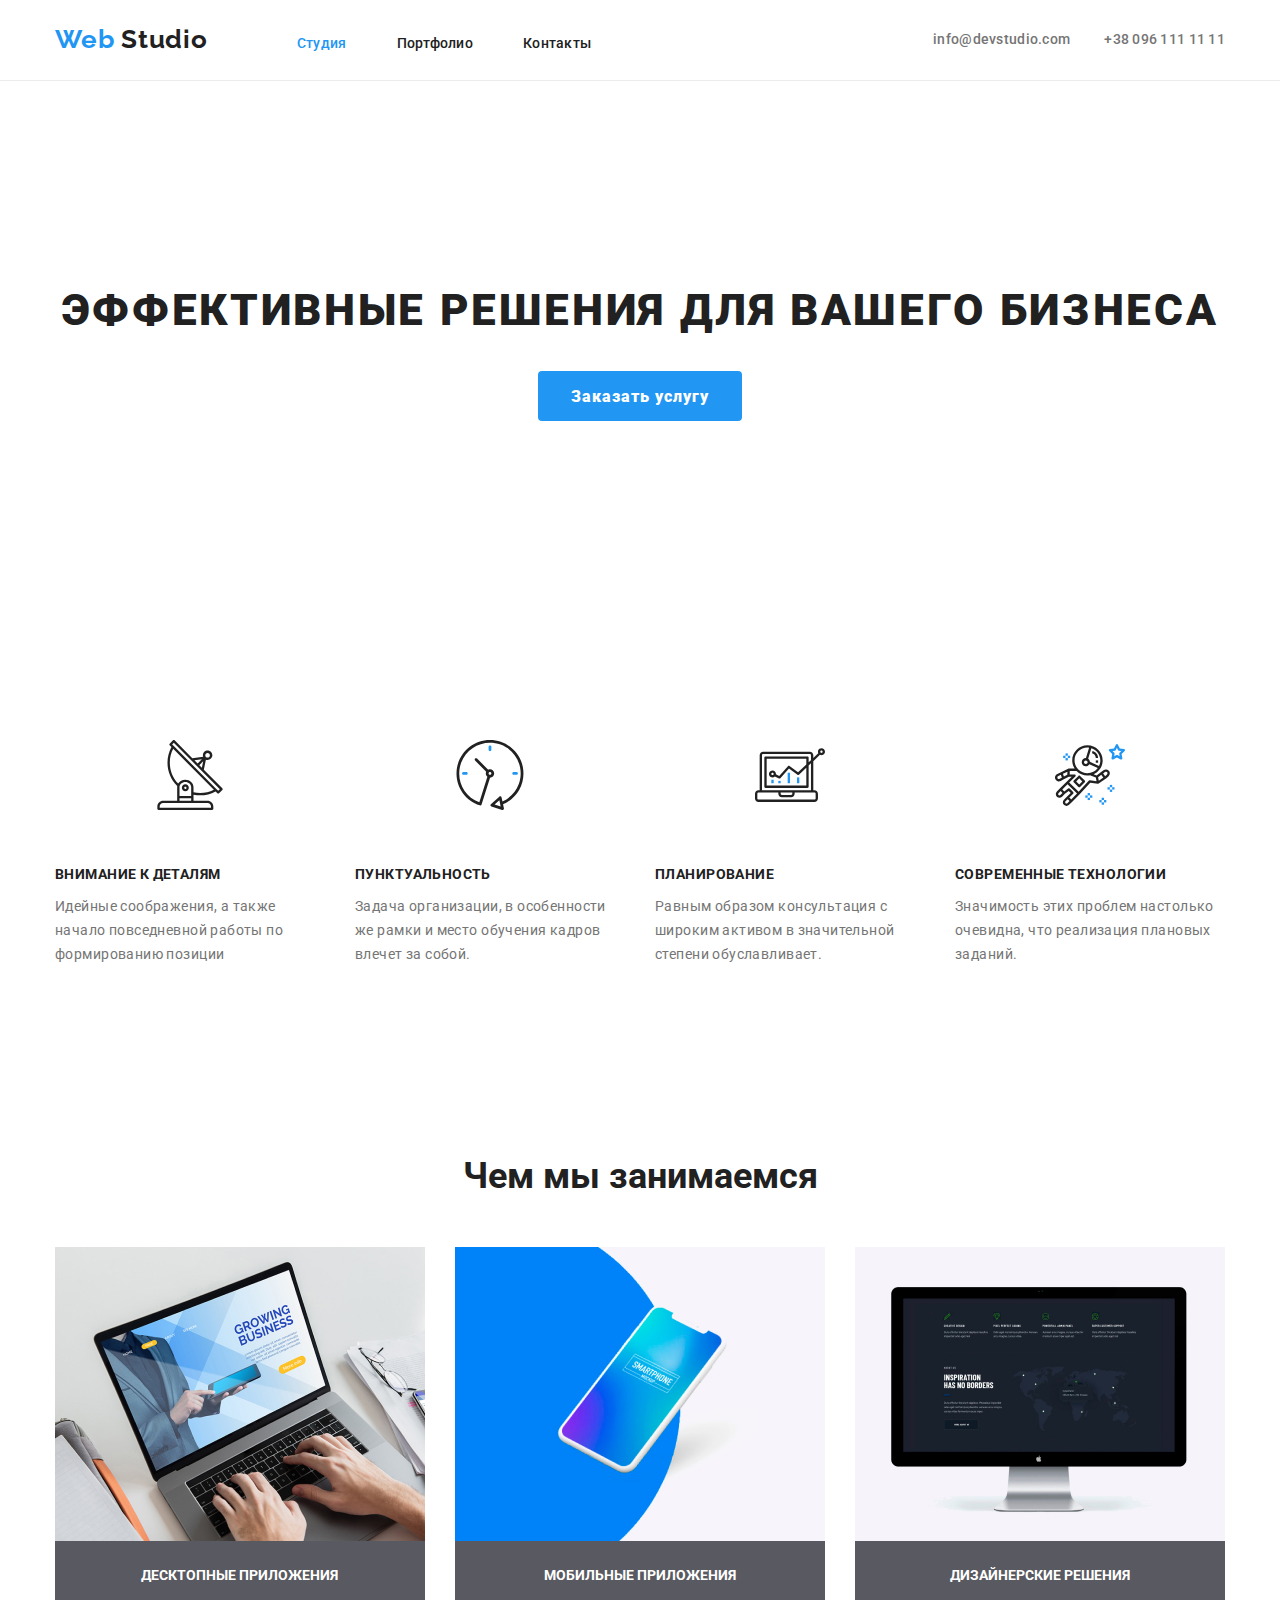
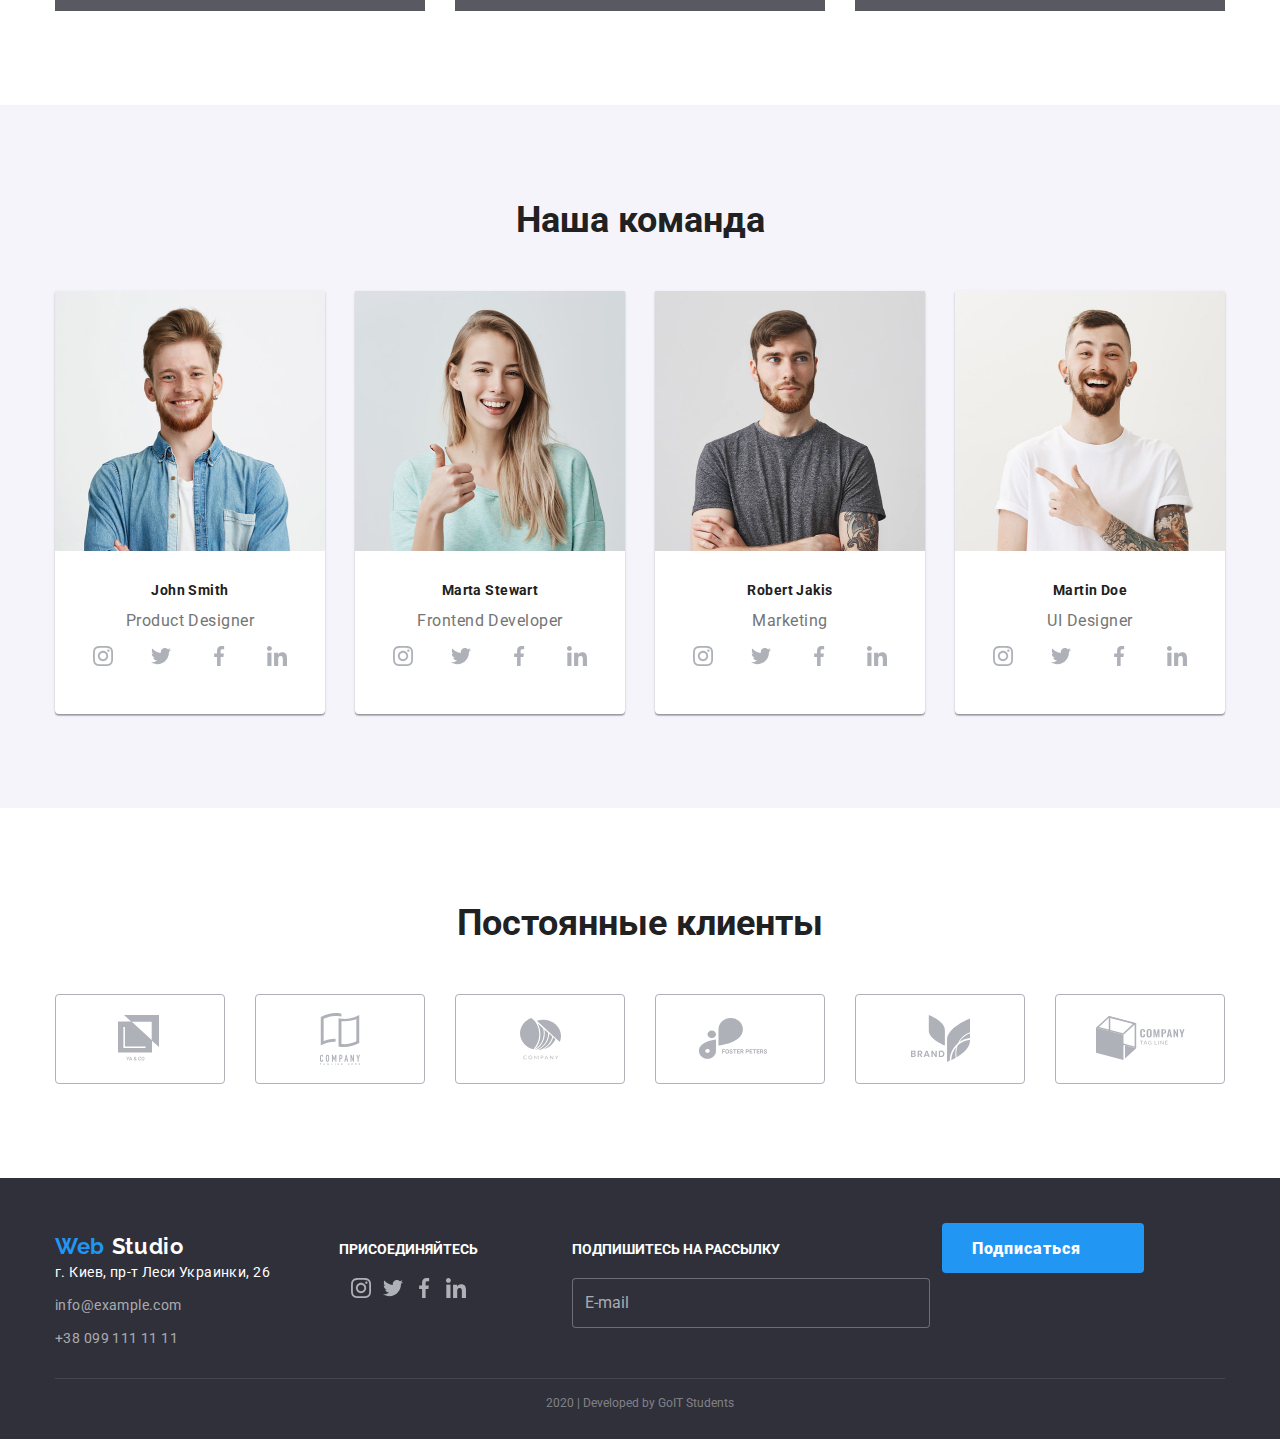
==== commit 3fa29f7c: "Adds horizontal and vertical geometry" ====
--- a/index.html
+++ b/index.html
@@ -5,7 +5,7 @@
     <meta name="viewport" content="width=device-width, initial-scale=1.0" />
     <title>Web Studio v.1</title>
     <link
-      href="https://fonts.googleapis.com/css2?family=Raleway&family=Roboto:wght@400;500;700;900&display=swap"
+      href="https://fonts.googleapis.com/css2?family=Raleway:wght@400;700&family=Roboto:wght@400;500;700;900&display=swap"
       rel="stylesheet"
     />
     <link
@@ -16,7 +16,7 @@
   </head>
   <body>
     <!-- Шапка сайта Header-->
-    <header class="header">
+    <header class="header header-line">
       <div class="container page-header">
         <nav>
           <a class="logo"><span class="page-header__logo">Web</span> Studio</a>
@@ -59,7 +59,7 @@
       <!-- Преимущества advantages-->
       <section class="section">
         <div class="container">
-          <h2>Features СКРЫТЬ ЗАГОЛОВОК</h2>
+          <h2 class="visually-hidden">Features СКРЫТЬ ЗАГОЛОВОК</h2>
           <ul class="list advantages">
             <li class="advantages__items">
               <!-- Внимание к деталям -->
@@ -69,9 +69,9 @@
                 /></a>
 
                 <h3 class="title advantages__item">Внимание к деталям</h3>
-                <p class="description">
+                <p class="advantages__description">
                   Идейные соображения, а также начало повседневной работы по
-                  формированию позиции.
+                  формированию позиции
                 </p>
               </div>
             </li>
@@ -83,7 +83,7 @@
               /></a>
 
               <h3 class="title advantages__item">Пунктуальность</h3>
-              <p class="description">
+              <p class="advantages__description">
                 Задача организации, в особенности же рамки и место обучения
                 кадров влечет за собой.
               </p>
@@ -95,7 +95,7 @@
                 ><img src="./images/diagram.svg" alt="diagram-1"
               /></a>
               <h3 class="title advantages__item">Планирование</h3>
-              <p class="description">
+              <p class="advantages__description">
                 Равным образом консультация с широким активом в значительной
                 степени обуславливает.
               </p>
@@ -107,7 +107,7 @@
                 ><img src="./images/astronaut.svg" alt="astronaut-1"
               /></a>
               <h3 class="title advantages__item">Современные технологии</h3>
-              <p class="description">
+              <p class="advantages__description">
                 Значимость этих проблем настолько очевидна, что реализация
                 плановых заданий.
               </p>
--- a/css/styles.css
+++ b/css/styles.css
@@ -23,7 +23,8 @@
 
 h1,
 h2,
-h3 {
+h3,
+p {
   margin: 0;
 }
 
@@ -44,7 +45,22 @@
   font-family: Roboto, sans-serif;
 }
 
+a {
+  text-decoration: none;
+}
+
+.visually-hidden {
+  position: absolute;
+  clip: rect(0 0 0 0);
+  width: 1px;
+  height: 1px;
+  margin: -1px;
+}
+
 /* Header */
+.header-line {
+  border-bottom: 1px solid #ececec;
+}
 
 .page-header {
   display: flex;
@@ -193,14 +209,6 @@
   /* var(--team-background-color);*/
 }
 
-.section.padding-buttom {
-  padding-bottom: 50px;
-}
-
-.section.no-padding-top {
-  padding-top: 0;
-}
-
 .section-title {
   color: var(--primary-text-color);
   font-weight: 700;
@@ -208,9 +216,7 @@
   line-height: 1.17;
   text-align: center;
 
-  margin-top: 0;
-  margin-bottom: 0;
-  padding-bottom: 50px;
+  margin-bottom: 50px;
 }
 
 /* Advantages */
@@ -225,24 +231,21 @@
   margin-top: 0;
 }
 
-.list .description {
+.advantages__description {
   color: var(--benefits-color);
   font-size: 14px;
   line-height: 1.71;
+  letter-spacing: 0.03em;
 
   margin-top: 0;
-  margin-bottom: 0;
 }
 
 .advantages {
   display: flex;
 }
 
-/*.advantages li {
-  margin-right: 30px;
-} */
-
 .advantages__items {
+  width: 270px;
   margin-right: 30px;
 }
 
@@ -251,15 +254,18 @@
 }
 
 .advantages__icon {
+  width: 270px;
+  height: 120px;
+
   display: flex;
   justify-content: center;
   align-items: center;
-  padding-bottom: 30px;
+  margin-bottom: 30px;
 }
 
 .advantages__item {
   display: inline-block;
-  padding-bottom: 10px;
+  margin-bottom: 10px;
   text-transform: uppercase;
   text-align: left;
 }
@@ -295,12 +301,19 @@
 /* Team */
 
 .team {
+  display: flex;
   background-color: var(--team-background-color);
-  display: flex;
 }
 
 .team__item {
-  padding-right: 30px;
+  width: 270px;
+
+  background-color: var(--primary-white-color);
+  box-shadow: 0px 2px 1px rgba(0, 0, 0, 0.2), 0px 1px 1px rgba(0, 0, 0, 0.14),
+    0px 1px 3px rgba(0, 0, 0, 0.12);
+  border-radius: 0px 0px 4px 4px;
+
+  margin-right: 30px;
 }
 
 .team__item:last-child {
@@ -309,23 +322,26 @@
 }
 
 .team__img {
-  padding-bottom: 30px;
+  margin-bottom: 30px;
 }
 
 .team__name {
-  margin-bottom: 0;
-  padding-bottom: 10px;
+  margin-bottom: 10px;
   text-align: center;
 }
 
 .team__description {
-  padding-bottom: 16px;
-  text-align: center;
+  color: var(--benefits-color);
+  margin-bottom: 16px;
+  line-height: 1.19;
+  text-align: center;
+  letter-spacing: 0.03em;
 }
 
 .team__list {
   display: flex;
   justify-content: space-evenly;
+  margin-bottom: 24px;
 }
 
 .team-list .title {
@@ -369,6 +385,10 @@
   width: 170px;
   height: 90px;
 
+  display: flex;
+  justify-content: center;
+  align-items: center;
+
   border: 1px solid #afb1b8;
   box-sizing: border-box;
   border-radius: 4px;
@@ -381,8 +401,16 @@
 
 /* Portfolio */
 
+.portfolio-nav {
+  display: flex;
+  justify-content: center;
+
+  padding-bottom: 50px;
+}
+
 .portfolio-nav-list {
   display: flex;
+  align-items: center;
 }
 
 .portfolio-nav-list li {
@@ -466,7 +494,6 @@
 .footer-block {
   margin-left: 69px;
   margin-right: 94px;
-  margin-bottom: 56px;
 }
 
 .address-item:not(:last-child) {
@@ -521,6 +548,7 @@
 
 .footer-e-mail {
   display: inline-block;
+  display: flex;
   font-size: 16px;
   line-height: 1.87;
 
@@ -586,7 +614,6 @@
 .footer-button {
   display: inline-block;
   display: flex;
-  flex-direction: column-reverse;
 }
 
 .button-down {
@@ -597,6 +624,7 @@
 
 .button-portfolio {
   display: inline-block;
+  display: flex;
   border-radius: 4px;
   padding: 6px 22px;
   text-align: center;
